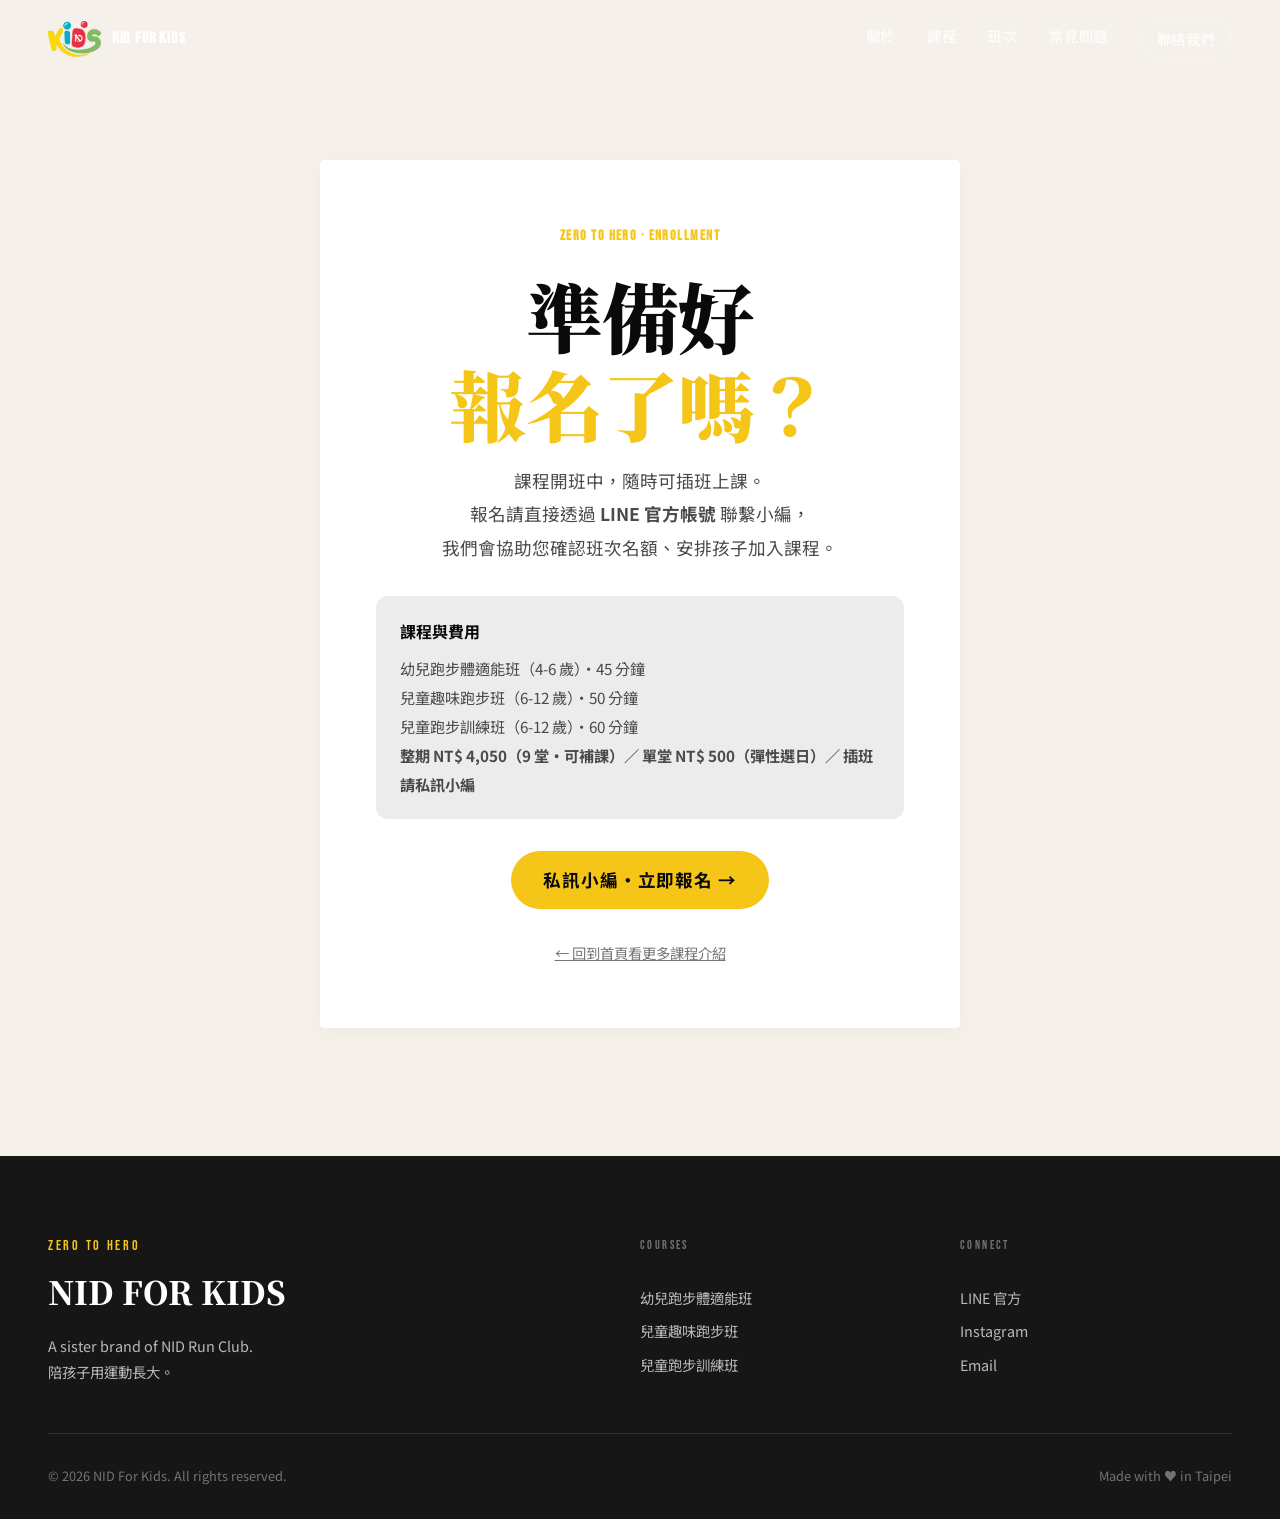
==== enroll.html @ 707aa50b "Add files via upload" ====
<!DOCTYPE html>
<html lang="zh-Hant">
<head>
  <meta charset="UTF-8">
  <meta name="viewport" content="width=device-width, initial-scale=1.0">
  <meta name="description" content="NID For Kids 填寫報名表｜兒童體適能與跑步課程報名。">
  <title>填寫報名表｜NID For Kids</title>

  <link rel="preconnect" href="https://fonts.googleapis.com">
  <link rel="preconnect" href="https://fonts.gstatic.com" crossorigin>
  <link href="https://fonts.googleapis.com/css2?family=Noto+Sans+TC:wght@400;500;700;900&family=Noto+Serif+TC:wght@600;700;900&family=Bebas+Neue&display=swap" rel="stylesheet">

  <link rel="stylesheet" href="style.css">
  <link rel="stylesheet" href="enroll.css">
</head>
<body>

  <!-- ============= NAV ============= -->
  <nav class="nav">
    <div class="nav-inner">
      <a href="index.html" class="nav-logo">
        <img src="assets/logo-nav-kids-only.png" alt="NID For Kids" class="nav-logo-img" loading="lazy">
        <span class="nav-name">NID For Kids</span>
      </a>
      <div class="nav-links">
        <a href="index.html#about">關於</a>
        <a href="index.html#courses">課程</a>
        <a href="index.html#schedule">班次</a>
        <a href="index.html#faq">常見問題</a>
        <a href="index.html#contact" class="nav-cta">聯絡我們</a>
      </div>
      <button class="nav-toggle" aria-label="menu">
        <span></span><span></span><span></span>
      </button>
    </div>
  </nav>

  <!-- ============= 報名請私訊 ============= -->
  <main class="enroll-page">
    <section class="enroll-section">
      <div class="container">
        <div class="success-card" style="text-align:center;max-width:640px;margin:0 auto;">
          <p class="enroll-eyebrow" style="color:var(--yellow);font-weight:800;letter-spacing:.1em;">ZERO TO HERO · ENROLLMENT</p>
          <h1 class="enroll-title" style="margin:1rem 0;">準備好<br><span class="yellow">報名了嗎？</span></h1>
          <p class="enroll-lead" style="line-height:1.9;color:var(--gray-700);margin-bottom:0.5rem;">
            課程開班中，隨時可插班上課。<br>
            報名請直接透過 <strong>LINE 官方帳號</strong> 聯繫小編，<br>
            我們會協助您確認班次名額、安排孩子加入課程。
          </p>
          <div style="background:var(--gray-100);border-radius:12px;padding:1.25rem 1.5rem;margin:2rem 0;line-height:1.9;text-align:left;">
            <p style="font-weight:700;margin-bottom:0.5rem;">課程與費用</p>
            <p style="color:var(--gray-700);font-size:0.95rem;">
              幼兒跑步體適能班（4-6 歲）・45 分鐘<br>
              兒童趣味跑步班（6-12 歲）・50 分鐘<br>
              兒童跑步訓練班（6-12 歲）・60 分鐘<br>
              <strong>整期 NT$ 4,050（9 堂・可補課）／ 單堂 NT$ 500（彈性選日）／ 插班請私訊小編</strong>
            </p>
          </div>
          <div class="success-actions" style="justify-content:center;">
            <a href="https://lin.ee/PbnzLWp" target="_blank" rel="noopener" class="btn btn-yellow" style="font-size:1.1rem;">私訊小編・立即報名 →</a>
          </div>
          <p style="margin-top:1.5rem;font-size:0.9rem;color:var(--gray-500);">
            <a href="index.html" style="color:var(--gray-500);text-decoration:underline;">← 回到首頁看更多課程介紹</a>
          </p>
        </div>
      </div>
    </section>
  </main>

  <footer class="footer">
    <div class="container">
      <div class="footer-grid">
        <div class="footer-brand">
          <p class="footer-tagline">ZERO TO HERO</p>
          <p class="footer-name">NID FOR KIDS</p>
          <p class="footer-desc">A sister brand of NID Run Club.<br>陪孩子用運動長大。</p>
        </div>
        <div class="footer-links">
          <p class="footer-h">COURSES</p>
          <a href="courses/kids-fitness.html">幼兒跑步體適能班</a>
          <a href="courses/kids-running-fun.html">兒童趣味跑步班</a>
          <a href="courses/kids-running-train.html">兒童跑步訓練班</a>
        </div>
        <div class="footer-links">
          <p class="footer-h">CONNECT</p>
          <a href="https://lin.ee/PbnzLWp" target="_blank" rel="noopener">LINE 官方</a>
          <a href="https://www.instagram.com/nidforkids" target="_blank" rel="noopener">Instagram</a>
          <a href="mailto:nidforkids@gmail.com">Email</a>
        </div>
      </div>
      <div class="footer-bottom">
        <span>© 2026 NID For Kids. All rights reserved.</span>
        <span>Made with ♥ in Taipei</span>
      </div>
    </div>
  </footer>

  <script src="script.js"></script>
  <script src="enroll.js"></script>
</body>
</html>
---- style.css ----
/* ============================
   NID For Kids — Editorial Site
   Design tokens
   ============================ */

:root {
  /* Brand colors */
  --yellow: #F5C518;
  --yellow-soft: #f7d34e;
  --black: #0a0a0a;
  --dark: #161616;
  --dark-2: #1f1f1f;
  --gray-900: #2a2a2a;
  --gray-700: #4a4a4a;
  --gray-500: #767676;
  --gray-300: #c8c8c8;
  --gray-100: #ececec;
  --cream: #f5f1ea;
  --white: #ffffff;

  /* Typography */
  --serif: "Noto Serif TC", "Songti TC", "PingFang TC", serif;
  --sans: "Noto Sans TC", "PingFang TC", "Microsoft JhengHei", sans-serif;
  --mono: "Bebas Neue", "Helvetica Neue", sans-serif;

  /* Layout */
  --max: 1280px;
  --pad: clamp(1.25rem, 4vw, 3rem);
}

* {
  margin: 0;
  padding: 0;
  box-sizing: border-box;
}

html {
  scroll-behavior: smooth;
  -webkit-text-size-adjust: 100%;
}

body {
  font-family: var(--sans);
  font-weight: 400;
  color: var(--black);
  background: var(--cream);
  line-height: 1.6;
  overflow-x: hidden;
}

img {
  max-width: 100%;
  display: block;
}

a {
  color: inherit;
  text-decoration: none;
}

/* Film grain texture overlay */
.hero-grain {
  position: absolute;
  inset: 0;
  pointer-events: none;
  opacity: 0.12;
  z-index: 3;
  background-image: url("data:image/svg+xml;utf8,<svg xmlns='http://www.w3.org/2000/svg' width='200' height='200'><filter id='n'><feTurbulence type='fractalNoise' baseFrequency='0.9' numOctaves='3'/><feColorMatrix values='0 0 0 0 0  0 0 0 0 0  0 0 0 0 0  0 0 0 0.4 0'/></filter><rect width='200' height='200' filter='url(%23n)'/></svg>");
  mix-blend-mode: overlay;
}

.container {
  max-width: var(--max);
  margin: 0 auto;
  padding: 0 var(--pad);
}

/* ============================
   NAV
   ============================ */

.nav {
  position: fixed;
  top: 0;
  left: 0;
  right: 0;
  z-index: 100;
  background: rgba(10, 10, 10, 0.0);
  backdrop-filter: blur(0px);
  transition: background 0.3s, backdrop-filter 0.3s;
}

.nav.scrolled {
  background: rgba(10, 10, 10, 0.85);
  backdrop-filter: blur(12px);
}

.nav-inner {
  max-width: var(--max);
  margin: 0 auto;
  padding: 1.25rem var(--pad);
  display: flex;
  justify-content: space-between;
  align-items: center;
  color: var(--white);
}

.nav-logo {
  display: flex;
  align-items: center;
  gap: 0.7rem;
  font-family: var(--serif);
  font-weight: 900;
  color: var(--white);
}

.nav-logo-img {
  height: 36px;
  width: auto;
  display: block;
}

.nav-name {
  font-family: var(--mono);
  letter-spacing: 0.05em;
  font-size: 1rem;
}

.nav-links {
  display: flex;
  gap: 2rem;
  font-size: 0.9rem;
  letter-spacing: 0.04em;
}

.nav-links a {
  color: var(--white);
  position: relative;
  padding: 0.25rem 0;
  transition: color 0.2s;
}

.nav-links a:hover {
  color: var(--yellow);
}

.nav-links a::after {
  content: "";
  position: absolute;
  left: 0;
  bottom: 0;
  width: 0;
  height: 1px;
  background: var(--yellow);
  transition: width 0.3s;
}

.nav-links a:hover::after {
  width: 100%;
}

.nav-cta {
  padding: 0.4rem 1rem !important;
  border: 1px solid rgba(255, 255, 255, 0.3);
  border-radius: 999px;
}

.nav-cta:hover {
  background: var(--yellow);
  color: var(--black) !important;
  border-color: var(--yellow);
}

.nav-toggle {
  display: none;
  background: none;
  border: none;
  cursor: pointer;
  width: 30px;
  height: 24px;
  flex-direction: column;
  justify-content: space-between;
  padding: 0;
}

.nav-toggle span {
  display: block;
  width: 100%;
  height: 2px;
  background: var(--white);
  transition: 0.3s;
}

/* ============================
   HERO
   ============================ */

.hero {
  position: relative;
  height: 100vh;
  min-height: 700px;
  color: var(--white);
  overflow: hidden;
  display: flex;
  flex-direction: column;
}

.hero-bg {
  position: absolute;
  inset: 0;
  z-index: 1;
}

.hero-img {
  position: absolute;
  inset: 0;
  width: 100%;
  height: 100%;
  object-fit: cover;
  opacity: 0;
  transition: opacity 1.5s ease;
}

.hero-img.active {
  opacity: 1;
}

.hero-overlay {
  position: absolute;
  inset: 0;
  z-index: 2;
  background:
    linear-gradient(to bottom,
      rgba(0, 0, 0, 0.6) 0%,
      rgba(0, 0, 0, 0.35) 30%,
      rgba(0, 0, 0, 0.4) 60%,
      rgba(0, 0, 0, 0.7) 100%);
}

.hero-meta {
  position: relative;
  z-index: 5;
  padding: 6rem var(--pad) 0;
  max-width: var(--max);
  margin: 0 auto;
  width: 100%;
  display: flex;
  justify-content: space-between;
  font-family: var(--mono);
  font-size: 0.85rem;
  letter-spacing: 0.15em;
  color: var(--yellow);
}

.hero-content {
  position: relative;
  z-index: 5;
  flex: 1;
  max-width: var(--max);
  margin: 0 auto;
  width: 100%;
  padding: 4rem var(--pad) 2rem;
  display: flex;
  flex-direction: column;
  justify-content: center;
}

.eyebrow {
  font-family: var(--mono);
  font-size: 0.95rem;
  letter-spacing: 0.2em;
  color: var(--yellow);
  margin-bottom: 1.5rem;
}

.hero-title {
  font-family: var(--serif);
  font-weight: 900;
  font-size: clamp(2.5rem, 7vw, 6rem);
  line-height: 1.1;
  letter-spacing: -0.01em;
  margin-bottom: 2rem;
}

.title-cn {
  display: block;
}

.yellow {
  color: var(--yellow);
}

.hero-sub {
  font-size: clamp(1rem, 1.4vw, 1.2rem);
  max-width: 32rem;
  margin-bottom: 2.5rem;
  color: rgba(255, 255, 255, 0.92);
  line-height: 1.8;
}

.hero-actions {
  display: flex;
  gap: 1rem;
  flex-wrap: wrap;
}

.btn {
  display: inline-flex;
  align-items: center;
  gap: 0.5rem;
  padding: 0.95rem 2rem;
  font-family: var(--sans);
  font-weight: 700;
  font-size: 0.95rem;
  letter-spacing: 0.05em;
  border-radius: 999px;
  transition: all 0.25s ease;
  cursor: pointer;
  border: none;
}

.btn-yellow {
  background: var(--yellow);
  color: var(--black);
}

.btn-yellow:hover {
  background: var(--white);
  transform: translateY(-2px);
}

.btn-outline {
  background: transparent;
  color: var(--white);
  border: 1.5px solid rgba(255, 255, 255, 0.5);
}

.btn-outline:hover {
  background: var(--white);
  color: var(--black);
  border-color: var(--white);
}

.hero-foot {
  position: relative;
  z-index: 5;
  max-width: var(--max);
  margin: 0 auto;
  width: 100%;
  padding: 2rem var(--pad);
  display: flex;
  justify-content: space-between;
  font-family: var(--mono);
  font-size: 0.75rem;
  letter-spacing: 0.15em;
  color: rgba(255, 255, 255, 0.6);
  border-top: 1px solid rgba(255, 255, 255, 0.15);
}

/* ============================
   GENERIC SECTION
   ============================ */

.section {
  padding: 6rem 0;
  position: relative;
}

.section-head {
  display: flex;
  align-items: center;
  gap: 1rem;
  margin-bottom: 2.5rem;
  font-family: var(--mono);
  font-size: 0.9rem;
  letter-spacing: 0.2em;
}

.section-head.light {
  color: rgba(255, 255, 255, 0.7);
}

.section-num {
  color: var(--yellow);
  font-weight: 700;
}

.section-label {
  color: var(--gray-500);
}

.section-head.light .section-label {
  color: rgba(255, 255, 255, 0.5);
}

.section-title {
  font-family: var(--serif);
  font-weight: 900;
  font-size: clamp(2rem, 5vw, 4rem);
  line-height: 1.15;
  margin-bottom: 1.5rem;
  letter-spacing: -0.01em;
}

.section-title.light {
  color: var(--white);
}

.section-lead {
  font-size: clamp(1rem, 1.3vw, 1.15rem);
  color: var(--gray-700);
  margin-bottom: 4rem;
  max-width: 36rem;
  line-height: 1.8;
}

.section-lead.light {
  color: rgba(255, 255, 255, 0.8);
}

.inline-link {
  color: var(--yellow);
  border-bottom: 1px solid currentColor;
  padding-bottom: 1px;
  transition: opacity 0.2s;
}

.inline-link:hover {
  opacity: 0.7;
}

/* ============================
   ABOUT
   ============================ */

.about {
  background: var(--cream);
  color: var(--black);
}

.about-grid {
  display: grid;
  grid-template-columns: 1.2fr 1fr;
  gap: 5rem;
  align-items: start;
  margin-top: 3rem;
}

.about-text p {
  font-size: 1.1rem;
  margin-bottom: 1.5rem;
  color: var(--gray-900);
  line-height: 1.9;
}

.about-emphasis {
  font-family: var(--serif);
  font-weight: 700;
  font-size: 1.3rem !important;
  color: var(--black) !important;
  border-left: 3px solid var(--yellow);
  padding-left: 1.5rem;
  margin-top: 2rem !important;
}

.values {
  display: flex;
  flex-direction: column;
  gap: 2rem;
}

.value-item {
  border-top: 2px solid var(--black);
  padding-top: 1.25rem;
  position: relative;
}

.value-num {
  font-family: var(--mono);
  font-size: 0.85rem;
  color: var(--gray-500);
  letter-spacing: 0.15em;
}

.value-item h3 {
  font-family: var(--serif);
  font-weight: 900;
  font-size: 1.75rem;
  margin: 0.5rem 0 0.75rem;
  color: var(--black);
}

.value-item p {
  font-size: 1rem;
  color: var(--gray-700);
  line-height: 1.7;
}

/* ============================
   COURSES
   ============================ */

.courses {
  background: var(--white);
  padding-bottom: 8rem;
}

.path-arrows {
  display: flex;
  align-items: center;
  gap: 1rem;
  margin-bottom: 4rem;
  font-family: var(--serif);
  font-weight: 700;
  font-size: clamp(1rem, 1.4vw, 1.2rem);
  flex-wrap: wrap;
}

.path-arrows .arrow {
  color: var(--yellow);
  font-weight: 900;
  font-size: 1.3em;
}

.course-list {
  display: flex;
  flex-direction: column;
  gap: 5rem;
}

.course-card {
  display: grid;
  grid-template-columns: 1fr 1fr;
  gap: 4rem;
  align-items: center;
}

.course-card:nth-child(even) .course-card-img {
  order: 2;
}

.course-card-img {
  position: relative;
  aspect-ratio: 4/5;
  overflow: hidden;
  background: var(--gray-100);
}

.course-card-img img {
  width: 100%;
  height: 100%;
  object-fit: cover;
  transition: transform 0.6s ease;
  filter: grayscale(0.1) contrast(1.05);
}

.course-card:hover .course-card-img img {
  transform: scale(1.04);
}

.course-card-body {
  display: flex;
  flex-direction: column;
}

.course-tag-row {
  display: flex;
  gap: 0.75rem;
  margin-bottom: 1.5rem;
  font-family: var(--mono);
  font-size: 0.85rem;
  letter-spacing: 0.15em;
}

.course-tag {
  background: var(--black);
  color: var(--yellow);
  padding: 0.3rem 0.9rem;
  border-radius: 999px;
}

.course-pillar {
  background: var(--yellow);
  color: var(--black);
  padding: 0.3rem 0.9rem;
  border-radius: 999px;
  font-weight: 700;
}

.course-name {
  font-family: var(--serif);
  font-weight: 900;
  font-size: clamp(1.75rem, 3vw, 2.5rem);
  line-height: 1.2;
  margin-bottom: 1rem;
  color: var(--black);
}

.course-tagline {
  font-family: var(--serif);
  font-weight: 700;
  font-size: clamp(1.1rem, 1.5vw, 1.3rem);
  color: var(--yellow);
  margin-bottom: 1.25rem;
  font-style: italic;
}

.course-desc {
  font-size: 1.05rem;
  color: var(--gray-700);
  line-height: 1.9;
  margin-bottom: 1.5rem;
}

.course-features {
  list-style: none;
  display: flex;
  flex-wrap: wrap;
  gap: 0.5rem;
}

.course-features li {
  font-size: 0.85rem;
  font-family: var(--sans);
  font-weight: 500;
  padding: 0.45rem 1rem;
  border: 1px solid var(--gray-300);
  border-radius: 999px;
  color: var(--gray-700);
  background: var(--cream);
}

.course-link {
  display: inline-flex;
  align-items: center;
  gap: 0.4rem;
  margin-top: 1.75rem;
  padding: 0.85rem 1.75rem;
  background: var(--black);
  color: var(--yellow) !important;
  font-family: var(--sans);
  font-weight: 700;
  font-size: 0.95rem;
  letter-spacing: 0.05em;
  border-radius: 999px;
  align-self: flex-start;
  transition: all 0.25s;
}

.course-link:hover {
  background: var(--yellow);
  color: var(--black) !important;
  transform: translateX(4px);
}

/* ============================
   SCHEDULE (DARK)
   ============================ */

.schedule {
  background: var(--black);
  color: var(--white);
  padding: 6rem 0 8rem;
  position: relative;
}

.schedule::before {
  content: "";
  position: absolute;
  inset: 0;
  background-image: url("data:image/svg+xml;utf8,<svg xmlns='http://www.w3.org/2000/svg' width='200' height='200'><filter id='n'><feTurbulence type='fractalNoise' baseFrequency='0.85' numOctaves='3'/><feColorMatrix values='0 0 0 0 1  0 0 0 0 1  0 0 0 0 1  0 0 0 0.25 0'/></filter><rect width='200' height='200' filter='url(%23n)'/></svg>");
  opacity: 0.4;
  pointer-events: none;
}

.schedule .container {
  position: relative;
  z-index: 2;
}

.schedule-list {
  display: grid;
  grid-template-columns: 1fr 1fr;
  gap: 2.5rem;
  margin-top: 2rem;
}

.location-card {
  background: var(--dark-2);
  border: 1px solid var(--gray-900);
  border-radius: 6px;
  padding: 2.5rem;
  transition: border-color 0.3s;
}

.location-card:hover {
  border-color: var(--yellow);
}

.location-head {
  border-bottom: 1px solid var(--gray-900);
  padding-bottom: 1.25rem;
  margin-bottom: 1.5rem;
}

.location-name {
  font-family: var(--serif);
  font-weight: 900;
  font-size: 1.75rem;
  color: var(--yellow);
  margin-bottom: 0.4rem;
}

.location-area {
  font-family: var(--mono);
  font-size: 0.85rem;
  letter-spacing: 0.1em;
  color: rgba(255, 255, 255, 0.5);
}

.location-classes {
  display: flex;
  flex-direction: column;
  gap: 0.85rem;
}

.class-row {
  display: grid;
  grid-template-columns: 1fr auto;
  gap: 1.5rem;
  align-items: center;
  padding: 1.1rem 0;
  border-bottom: 1px solid rgba(255, 255, 255, 0.08);
  font-size: 0.95rem;
}

.class-row:last-child {
  border-bottom: none;
}

.class-info {
  display: flex;
  flex-direction: column;
  gap: 0.25rem;
}

.class-price {
  display: flex;
  align-items: baseline;
  gap: 0.5rem;
  margin-top: 0.4rem;
  font-family: var(--mono);
  font-size: 0.9rem;
}

.price-current {
  color: var(--yellow);
  font-weight: 700;
  letter-spacing: 0.03em;
}

.price-original {
  color: rgba(255, 255, 255, 0.4);
  text-decoration: line-through;
  font-size: 0.85em;
}

.price-note {
  color: rgba(255, 255, 255, 0.5);
  font-size: 0.85em;
}

.class-price.has-discount {
  flex-direction: column;
  align-items: flex-start;
  gap: 0.1rem;
}

.class-price.has-discount .price-current::before {
  content: "🏷 ";
  font-size: 0.85em;
}

.class-meta {
  display: flex;
  flex-direction: column;
  align-items: flex-end;
  gap: 0.5rem;
}

.class-time {
  font-family: var(--mono);
  font-weight: 700;
  color: var(--yellow);
  letter-spacing: 0.05em;
  font-size: 1rem;
}

.class-name {
  color: var(--white);
  font-weight: 500;
}

.class-age {
  font-size: 0.8rem;
  color: rgba(255, 255, 255, 0.5);
  font-family: var(--mono);
}

.class-spots {
  font-size: 0.78rem;
  font-family: var(--mono);
  letter-spacing: 0.05em;
  color: rgba(255, 255, 255, 0.6);
  white-space: nowrap;
}

.class-spots.few {
  color: #ff8a8a;
}

.class-spots.full {
  color: rgba(255, 255, 255, 0.35);
}

.class-enroll {
  display: inline-block;
  background: var(--yellow);
  color: var(--black) !important;
  padding: 0.5rem 1.1rem;
  border-radius: 999px;
  font-size: 0.85rem;
  font-weight: 700;
  font-family: var(--sans);
  letter-spacing: 0.03em;
  transition: all 0.2s;
  white-space: nowrap;
}

.class-enroll:hover {
  background: var(--white);
  transform: translateY(-1px);
}

.class-enroll.disabled {
  background: rgba(255, 255, 255, 0.1);
  color: rgba(255, 255, 255, 0.4) !important;
  pointer-events: none;
}

.schedule-info-row {
  display: grid;
  grid-template-columns: repeat(3, 1fr);
  gap: 1.5rem;
  margin-top: 3rem;
  padding: 2rem;
  background: rgba(255, 255, 255, 0.04);
  border: 1px solid rgba(255, 255, 255, 0.1);
  border-radius: 4px;
}

.schedule-info-item {
  text-align: center;
}

.info-mini-label {
  font-family: var(--mono);
  font-size: 0.75rem;
  letter-spacing: 0.15em;
  color: rgba(255, 255, 255, 0.5);
  margin-bottom: 0.4rem;
}

.info-mini-value {
  font-family: var(--serif);
  font-weight: 700;
  font-size: 1.1rem;
  color: var(--yellow);
}

/* 舊的 .class-status 已不用，但保留以防 fallback */
.class-status {
  display: none;
}

.schedule-footnote {
  margin-top: 3rem;
  text-align: center;
  font-size: 0.9rem;
  color: rgba(255, 255, 255, 0.5);
  line-height: 1.8;
}

/* ============================
   FAQ
   ============================ */

.faq {
  background: var(--cream);
  padding: 6rem 0;
}

.faq-list {
  display: flex;
  flex-direction: column;
  border-top: 1px solid var(--black);
}

.faq-item {
  border-bottom: 1px solid var(--black);
  padding: 1.5rem 0;
  cursor: pointer;
  transition: background 0.2s;
}

.faq-item summary {
  list-style: none;
  position: relative;
  padding-right: 3rem;
  font-family: var(--serif);
  font-weight: 700;
  font-size: clamp(1.05rem, 1.5vw, 1.25rem);
  color: var(--black);
  outline: none;
}

.faq-item summary::-webkit-details-marker {
  display: none;
}

.faq-item summary::after {
  content: "+";
  position: absolute;
  right: 0;
  top: 50%;
  transform: translateY(-50%);
  font-family: var(--serif);
  font-weight: 400;
  font-size: 1.8rem;
  color: var(--yellow);
  transition: transform 0.3s;
}

.faq-item[open] summary::after {
  content: "−";
  transform: translateY(-50%) rotate(180deg);
}

.faq-answer {
  padding-top: 1rem;
  font-size: 1rem;
  color: var(--gray-700);
  line-height: 1.9;
}

.faq-answer strong {
  color: var(--black);
  font-weight: 700;
}

/* ============================
   CONTACT (DARK)
   ============================ */

.contact {
  background: var(--black);
  color: var(--white);
  padding: 6rem 0;
}

.contact-grid {
  display: grid;
  grid-template-columns: repeat(3, 1fr);
  gap: 1.5rem;
  margin-top: 3rem;
}

.contact-card {
  background: var(--dark-2);
  border: 1px solid var(--gray-900);
  border-radius: 6px;
  padding: 2rem;
  display: flex;
  flex-direction: column;
  gap: 1rem;
  transition: all 0.3s;
  position: relative;
}

.contact-card:hover {
  background: var(--yellow);
  color: var(--black);
  transform: translateY(-4px);
  border-color: var(--yellow);
}

.contact-icon {
  width: 50px;
  height: 50px;
  border-radius: 50%;
  background: var(--yellow);
  color: var(--black);
  display: flex;
  align-items: center;
  justify-content: center;
  font-family: var(--serif);
  font-weight: 900;
  font-size: 1.25rem;
  flex-shrink: 0;
  transition: all 0.3s;
}

.contact-card:hover .contact-icon {
  background: var(--black);
  color: var(--yellow);
}

.contact-label {
  font-family: var(--mono);
  font-size: 0.75rem;
  letter-spacing: 0.15em;
  color: var(--yellow);
  margin-bottom: 0.5rem;
  display: block;
}

.contact-card:hover .contact-label {
  color: var(--black);
}

.contact-body h3 {
  font-family: var(--serif);
  font-weight: 900;
  font-size: 1.5rem;
  margin-bottom: 0.5rem;
  color: var(--white);
}

.contact-card:hover .contact-body h3 {
  color: var(--black);
}

.contact-body p {
  font-size: 0.9rem;
  color: rgba(255, 255, 255, 0.7);
  line-height: 1.7;
}

.contact-card:hover .contact-body p {
  color: var(--gray-900);
}

.contact-arrow {
  position: absolute;
  top: 1.5rem;
  right: 1.5rem;
  font-family: var(--mono);
  font-size: 1.3rem;
  color: rgba(255, 255, 255, 0.5);
  transition: all 0.3s;
}

.contact-card:hover .contact-arrow {
  color: var(--black);
  transform: translate(3px, -3px);
}

/* ============================
   FOOTER
   ============================ */

.footer {
  background: var(--dark);
  color: rgba(255, 255, 255, 0.7);
  padding: 5rem 0 2rem;
  font-size: 0.9rem;
}

.footer-grid {
  display: grid;
  grid-template-columns: 2fr 1fr 1fr;
  gap: 3rem;
  margin-bottom: 3rem;
}

.footer-tagline {
  font-family: var(--mono);
  font-size: 0.85rem;
  letter-spacing: 0.2em;
  color: var(--yellow);
  margin-bottom: 0.5rem;
}

.footer-name {
  font-family: var(--serif);
  font-weight: 900;
  font-size: 2rem;
  color: var(--white);
  margin-bottom: 1rem;
}

.footer-desc {
  line-height: 1.8;
  max-width: 24rem;
}

.footer-h {
  font-family: var(--mono);
  font-size: 0.75rem;
  letter-spacing: 0.2em;
  color: rgba(255, 255, 255, 0.4);
  margin-bottom: 1.25rem;
}

.footer-links {
  display: flex;
  flex-direction: column;
  gap: 0.65rem;
}

.footer-links a {
  color: rgba(255, 255, 255, 0.7);
  transition: color 0.2s;
}

.footer-links a:hover {
  color: var(--yellow);
}

.footer-bottom {
  padding-top: 2rem;
  border-top: 1px solid rgba(255, 255, 255, 0.1);
  display: flex;
  justify-content: space-between;
  font-size: 0.8rem;
  color: rgba(255, 255, 255, 0.4);
}

/* ============================
   RESPONSIVE
   ============================ */

@media (max-width: 900px) {
  .nav-links {
    display: none;
    position: absolute;
    top: 100%;
    left: 0;
    right: 0;
    background: var(--black);
    flex-direction: column;
    padding: 1.5rem var(--pad);
    gap: 1.5rem;
  }

  .nav-links.open {
    display: flex;
  }

  .nav-toggle {
    display: flex;
  }

  .about-grid,
  .schedule-list,
  .contact-grid {
    grid-template-columns: 1fr;
    gap: 2.5rem;
  }

  .course-card {
    grid-template-columns: 1fr;
    gap: 1.5rem;
  }

  .course-card:nth-child(even) .course-card-img {
    order: 0;
  }

  .course-card-img {
    aspect-ratio: 16/10;
  }

  .footer-grid {
    grid-template-columns: 1fr;
    gap: 2.5rem;
  }

  .footer-bottom {
    flex-direction: column;
    gap: 0.5rem;
    text-align: center;
  }

  .class-row {
    grid-template-columns: 1fr;
    gap: 0.75rem;
    padding: 1.25rem 0;
  }

  .class-meta {
    flex-direction: row;
    justify-content: space-between;
    align-items: center;
    width: 100%;
  }

  .schedule-info-row {
    grid-template-columns: 1fr;
    gap: 1.5rem;
  }
}

@media (max-width: 600px) {
  .section {
    padding: 4rem 0;
  }

  .hero-meta {
    padding-top: 5rem;
    font-size: 0.7rem;
  }

  .hero-foot {
    flex-direction: column;
    gap: 0.5rem;
    align-items: flex-start;
  }

  .path-arrows {
    font-size: 0.9rem;
    gap: 0.6rem;
  }

  .about-emphasis {
    font-size: 1.1rem !important;
  }

  .location-card {
    padding: 1.5rem;
  }
}

/* ============================
   Course Tabs (班次卡片 v2)
   ============================ */

.course-tabs {
  display: flex;
  flex-direction: column;
  gap: 1rem;
  margin-top: 2.5rem;
}

.course-tab {
  background: rgba(255, 255, 255, 0.04);
  border: 1.5px solid rgba(255, 255, 255, 0.12);
  border-radius: 8px;
  overflow: hidden;
  transition: all 0.3s ease;
}

.course-tab.is-open {
  background: rgba(255, 255, 255, 0.07);
  border-color: var(--yellow);
}

.course-tab-head {
  width: 100%;
  display: flex;
  align-items: center;
  justify-content: space-between;
  padding: 1.75rem 2rem;
  background: transparent;
  border: none;
  color: var(--white);
  cursor: pointer;
  text-align: left;
  font-family: inherit;
  transition: background 0.2s;
}

.course-tab-head:hover {
  background: rgba(245, 197, 24, 0.05);
}

.course-tab-info {
  flex: 1;
}

.course-tab-tag {
  display: inline-block;
  font-family: var(--mono);
  font-size: 0.78rem;
  letter-spacing: 0.15em;
  color: var(--yellow);
  margin-bottom: 0.5rem;
  text-transform: uppercase;
}

.course-tab-name {
  font-family: var(--serif);
  font-weight: 900;
  font-size: 1.45rem;
  color: var(--white);
  margin: 0 0 0.35rem;
  line-height: 1.3;
}

.course-tab-desc {
  font-size: 0.95rem;
  color: rgba(255, 255, 255, 0.7);
  margin: 0;
  line-height: 1.5;
}

.course-tab-icon {
  font-family: var(--serif);
  font-size: 1.8rem;
  font-weight: 300;
  color: var(--yellow);
  flex-shrink: 0;
  margin-left: 1.5rem;
  transition: transform 0.3s ease;
  line-height: 1;
}

.course-tab.is-open .course-tab-icon {
  transform: rotate(45deg);
}

.course-tab-body {
  max-height: 0;
  overflow: hidden;
  transition: max-height 0.4s ease;
}

.course-tab.is-open .course-tab-body {
  max-height: 1200px;
}

.schedule-rows {
  list-style: none;
  margin: 0;
  padding: 0 2rem 1.5rem;
  display: flex;
  flex-direction: column;
  gap: 0.6rem;
}

.schedule-row {
  display: grid;
  grid-template-columns: 145px 1fr auto auto;
  align-items: center;
  gap: 1.5rem;
  padding: 1rem 1.25rem;
  background: rgba(255, 255, 255, 0.04);
  border-radius: 6px;
  border: 1px solid rgba(255, 255, 255, 0.08);
  transition: all 0.2s;
}

.schedule-row:hover {
  background: rgba(255, 255, 255, 0.08);
  border-color: rgba(245, 197, 24, 0.3);
}

.sr-time {
  display: flex;
  flex-direction: column;
  line-height: 1.1;
}

.sr-day {
  font-size: 0.85rem;
  color: rgba(255, 255, 255, 0.7);
  margin-bottom: 0.25rem;
}

.sr-hour {
  font-family: var(--serif);
  font-weight: 900;
  font-size: 1.4rem;
  color: var(--yellow);
  white-space: nowrap;
}

.sr-loc {
  color: var(--white);
  font-weight: 500;
  font-size: 0.98rem;
}

.sr-spots {
  font-family: var(--mono);
  font-size: 0.82rem;
  letter-spacing: 0.05em;
  color: rgba(255, 255, 255, 0.65);
  white-space: nowrap;
}

.sr-cta {
  display: inline-flex;
  align-items: center;
  justify-content: center;
  padding: 0.6rem 1.4rem;
  background: var(--yellow);
  color: var(--black);
  font-weight: 700;
  font-size: 0.92rem;
  border-radius: 999px;
  text-decoration: none;
  transition: all 0.2s;
  white-space: nowrap;
}

.sr-cta:hover {
  transform: translateX(2px);
  background: #ffd64a;
}

.course-tab-price {
  margin: 0 2rem 2rem;
  padding: 1rem 1.25rem;
  background: rgba(245, 197, 24, 0.08);
  border-left: 3px solid var(--yellow);
  border-radius: 4px;
  font-size: 0.95rem;
  color: var(--white);
  line-height: 1.6;
}

.early-bird-tag {
  display: inline-block;
  background: var(--yellow);
  color: var(--black);
  padding: 0.15rem 0.6rem;
  border-radius: 3px;
  font-size: 0.85rem;
  font-weight: 700;
  margin-left: 0.5rem;
}

/* Mobile */
@media (max-width: 720px) {
  .course-tab-head {
    padding: 1.4rem 1.25rem;
  }

  .course-tab-name {
    font-size: 1.2rem;
  }

  .course-tab-desc {
    font-size: 0.88rem;
  }

  .schedule-rows {
    padding: 0 1rem 1rem;
  }

  .schedule-row {
    grid-template-columns: 110px 1fr;
    grid-template-rows: auto auto;
    gap: 0.4rem 1rem;
    padding: 0.85rem 1rem;
  }

  .sr-time {
    grid-row: 1 / 3;
  }

  .sr-hour {
    font-size: 1rem;
    white-space: nowrap;
  }

  .sr-loc {
    font-size: 0.92rem;
  }

  .sr-meta {
    grid-column: 2;
  }

  .sr-cta {
    grid-column: 2;
    grid-row: 2;
    justify-self: start;
    padding: 0.4rem 1rem;
    font-size: 0.85rem;
  }

  .course-tab-price {
    margin: 0 1rem 1.25rem;
    font-size: 0.88rem;
  }

  .early-bird-tag {
    display: block;
    margin-left: 0;
    margin-top: 0.4rem;
    width: fit-content;
    font-size: 0.78rem;
  }
}

/* ============================
   Partners Section
   ============================ */

.partners-strip {
  margin-top: 4rem;
  padding-top: 3rem;
  border-top: 1px solid rgba(0, 0, 0, 0.08);
}

.partners-label {
  font-family: var(--mono);
  font-size: 0.78rem;
  letter-spacing: 0.25em;
  color: var(--gray-500);
  text-align: center;
  margin-bottom: 1.5rem;
  text-transform: uppercase;
}

.partners-list {
  display: flex;
  align-items: center;
  justify-content: center;
  gap: 2rem;
  flex-wrap: wrap;
}

.partner-card {
  display: flex;
  flex-direction: column;
  align-items: center;
  text-align: center;
  padding: 1.5rem 2rem;
  background: var(--white);
  border: 1px solid rgba(0, 0, 0, 0.06);
  border-radius: 6px;
  text-decoration: none;
  color: inherit;
  transition: all 0.25s ease;
  min-width: 220px;
}

.partner-card:hover {
  transform: translateY(-2px);
  border-color: var(--yellow);
  box-shadow: 0 8px 24px rgba(0, 0, 0, 0.06);
}

.partner-name {
  font-family: var(--serif);
  font-weight: 700;
  font-size: 1.1rem;
  color: var(--black);
  margin-bottom: 0.3rem;
}

.partner-desc {
  font-size: 0.85rem;
  color: var(--gray-700);
  margin: 0;
  line-height: 1.5;
}

@media (max-width: 720px) {
  .partners-strip {
    margin-top: 3rem;
    padding-top: 2rem;
  }

  .partner-card {
    padding: 1.25rem 1.5rem;
    min-width: 0;
    width: 100%;
  }
}

/* ============================
   v3 班次新版型: 期程徽章 + 雙行價格 + 首頁夥伴區
   ============================ */

.schedule-period {
  display: flex;
  align-items: center;
  gap: 0.75rem;
  margin: 1.5rem 0 0;
  font-family: var(--mono);
  font-size: 0.85rem;
}

.period-badge {
  background: var(--yellow);
  color: var(--black);
  padding: 0.3rem 0.75rem;
  border-radius: 3px;
  font-weight: 700;
  letter-spacing: 0.05em;
}

.period-text {
  color: rgba(255, 255, 255, 0.75);
  letter-spacing: 0.05em;
}

/* 雙行價格區 */
.course-tab-price {
  display: flex;
  flex-direction: column;
  gap: 0.5rem;
  margin: 0 2rem 2rem;
  padding: 1.1rem 1.25rem;
  background: rgba(245, 197, 24, 0.08);
  border-left: 3px solid var(--yellow);
  border-radius: 4px;
}

.price-line {
  font-size: 0.92rem;
  color: rgba(255, 255, 255, 0.75);
  line-height: 1.4;
}

.early-bird-tag {
  display: inline-block;
  background: var(--yellow);
  color: var(--black);
  padding: 0.4rem 0.9rem;
  border-radius: 3px;
  font-size: 1rem;
  font-weight: 700;
  margin-left: 0;
  align-self: flex-start;
}

/* 首頁深色版合作夥伴區 */
.partners-strip-dark {
  margin-top: 4rem;
  padding-top: 3rem;
  border-top: 1px solid rgba(255, 255, 255, 0.12);
}

.partners-strip-dark .partners-label {
  color: var(--yellow);
}

.partners-intro {
  text-align: center;
  font-size: 0.95rem;
  color: rgba(255, 255, 255, 0.65);
  margin: 0 0 1.5rem;
}

.partners-strip-dark .partner-card {
  background: rgba(255, 255, 255, 0.05);
  border: 1px solid rgba(255, 255, 255, 0.12);
  color: var(--white);
  padding: 1.75rem 2.25rem;
  min-width: 320px;
  position: relative;
}

.partners-strip-dark .partner-card:hover {
  background: rgba(245, 197, 24, 0.08);
  border-color: var(--yellow);
  box-shadow: 0 8px 24px rgba(245, 197, 24, 0.1);
}

.partners-strip-dark .partner-name {
  color: var(--white);
  font-size: 1.25rem;
  margin-bottom: 0.4rem;
}

.partners-strip-dark .partner-desc {
  color: rgba(255, 255, 255, 0.7);
  margin-bottom: 0.75rem;
}

.partner-link {
  display: inline-block;
  margin-top: 0.5rem;
  font-family: var(--mono);
  font-size: 0.82rem;
  color: var(--yellow);
  letter-spacing: 0.05em;
}

/* Mobile */
@media (max-width: 720px) {
  .schedule-period {
    flex-direction: column;
    align-items: flex-start;
    gap: 0.5rem;
    font-size: 0.78rem;
  }

  .course-tab-price {
    margin: 0 1rem 1.25rem;
    padding: 1rem;
  }

  .price-line {
    font-size: 0.85rem;
  }

  .early-bird-tag {
    font-size: 0.92rem;
    padding: 0.35rem 0.75rem;
  }

  .partners-strip-dark {
    margin-top: 3rem;
    padding-top: 2rem;
  }

  .partners-strip-dark .partner-card {
    min-width: 0;
    width: 100%;
    padding: 1.4rem 1.5rem;
  }
}

/* Partner logo */
.partner-logo {
  display: block;
  max-width: 180px;
  max-height: 60px;
  width: auto;
  height: auto;
  margin: 0 auto 0.75rem;
  object-fit: contain;
}

.partners-strip-dark .partner-logo {
  /* logo 在深色底時補白邊框讓 logo 浮出來 */
  background: #fff;
  padding: 8px 14px;
  border-radius: 4px;
  max-height: 50px;
}

@media (max-width: 720px) {
  .partner-logo {
    max-height: 50px;
  }
}

/* Partner name fallback (logo 載入失敗時顯示) */
.partner-name-fallback {
  font-family: var(--serif);
  font-weight: 700;
  font-size: 1.2rem;
  color: var(--black);
  background: var(--white);
  padding: 0.5rem 1.5rem;
  border-radius: 4px;
  margin-bottom: 0.75rem;
}

.partners-strip-dark .partner-name-fallback {
  color: var(--black);
}
---- enroll.css ----
/* ============================
   Enrollment Page Styles
   ============================ */

.enroll-page {
  background: var(--cream);
  min-height: 100vh;
  padding-top: 6rem;
}

.enroll-section {
  padding: 4rem 0 8rem;
}

.enroll-head {
  text-align: center;
  margin-bottom: 5rem;
}

.enroll-eyebrow {
  font-family: var(--mono);
  font-size: 0.9rem;
  letter-spacing: 0.25em;
  color: var(--gray-500);
  margin-bottom: 1.5rem;
}

.enroll-title {
  font-family: var(--serif);
  font-weight: 900;
  font-size: clamp(2.5rem, 6vw, 5rem);
  line-height: 1.15;
  margin-bottom: 1.5rem;
  letter-spacing: -0.01em;
}

.enroll-lead {
  font-size: 1.1rem;
  color: var(--gray-700);
  line-height: 1.9;
}

/* ============= Form ============= */

.enroll-form {
  max-width: 760px;
  margin: 0 auto;
  background: var(--white);
  padding: 3.5rem;
  border-radius: 4px;
  box-shadow: 0 4px 24px rgba(0, 0, 0, 0.04);
}

.form-section {
  margin-bottom: 3rem;
  padding-bottom: 3rem;
  border-bottom: 1px solid var(--gray-100);
}

.form-section:last-child {
  border-bottom: none;
  padding-bottom: 0;
  margin-bottom: 0;
}

.form-section-head {
  display: flex;
  align-items: center;
  gap: 1rem;
  margin-bottom: 2rem;
}

.form-section-num {
  display: inline-flex;
  align-items: center;
  justify-content: center;
  width: 44px;
  height: 44px;
  border-radius: 50%;
  background: var(--black);
  color: var(--yellow);
  font-family: var(--mono);
  font-weight: 700;
  font-size: 1.1rem;
  letter-spacing: 0.05em;
}

.form-section-head h2 {
  font-family: var(--serif);
  font-weight: 900;
  font-size: 1.5rem;
  color: var(--black);
}

.form-row {
  margin-bottom: 1.5rem;
}

.form-row:last-child {
  margin-bottom: 0;
}

.form-grid {
  display: grid;
  grid-template-columns: 1fr 1fr;
  gap: 1.25rem 1.5rem;
  margin-bottom: 1.5rem;
}

.form-label {
  display: block;
  font-family: var(--sans);
  font-weight: 700;
  font-size: 0.95rem;
  color: var(--black);
  margin-bottom: 0.6rem;
}

.required {
  color: #d83a3a;
  font-weight: 700;
}

.form-input,
.form-select,
.form-textarea {
  width: 100%;
  padding: 0.85rem 1rem;
  font-family: var(--sans);
  font-size: 1rem;
  color: var(--black);
  background: var(--cream);
  border: 1.5px solid transparent;
  border-radius: 4px;
  transition: all 0.2s;
  font-weight: 500;
}

.form-input:focus,
.form-select:focus,
.form-textarea:focus {
  outline: none;
  border-color: var(--yellow);
  background: var(--white);
  box-shadow: 0 0 0 3px rgba(245, 197, 24, 0.15);
}

.form-input:invalid:not(:placeholder-shown),
.form-select:invalid {
  border-color: rgba(216, 58, 58, 0.3);
}

.form-textarea {
  resize: vertical;
  min-height: 90px;
  font-family: var(--sans);
}

.form-select {
  appearance: none;
  background-image: url("data:image/svg+xml;utf8,<svg xmlns='http://www.w3.org/2000/svg' width='12' height='8' viewBox='0 0 12 8'><path d='M1 1l5 5 5-5' stroke='%23333' stroke-width='1.5' fill='none' stroke-linecap='round' stroke-linejoin='round'/></svg>");
  background-repeat: no-repeat;
  background-position: right 1rem center;
  padding-right: 2.5rem;
  cursor: pointer;
}

.form-hint {
  margin-top: 0.5rem;
  font-size: 0.85rem;
  color: var(--gray-500);
  line-height: 1.6;
}

/* ============= Price Display ============= */

.price-display {
  margin-top: 1.25rem;
  padding: 1.25rem 1.5rem;
  background: var(--black);
  color: var(--white);
  border-radius: 6px;
}

.price-display-row {
  display: flex;
  justify-content: space-between;
  align-items: center;
  padding: 0.6rem 0;
  font-size: 0.95rem;
  border-bottom: 1px solid rgba(255, 255, 255, 0.1);
}

.price-display-row:last-of-type {
  border-bottom: none;
}

.price-display-row.total {
  margin-top: 0.4rem;
  padding-top: 1rem;
  border-top: 2px solid var(--yellow);
  border-bottom: none;
}

.price-display-label {
  font-family: var(--sans);
  color: rgba(255, 255, 255, 0.7);
  font-size: 0.9rem;
}

.price-display-value {
  font-family: var(--mono);
  font-weight: 700;
  color: var(--white);
  font-size: 1rem;
}

.price-display-value.total {
  color: var(--yellow);
  font-size: 1.5rem;
}

.price-display-value .strike {
  text-decoration: line-through;
  color: rgba(255, 255, 255, 0.4);
  font-size: 0.8em;
  margin-right: 0.5rem;
  font-weight: 400;
}

.price-display-note {
  margin-top: 0.85rem;
  padding-top: 0.85rem;
  border-top: 1px dashed rgba(255, 255, 255, 0.15);
  font-size: 0.85rem;
  color: var(--yellow);
  line-height: 1.6;
}

/* ============= Consent ============= */

.form-consent {
  margin-bottom: 2rem;
}

.checkbox-label {
  display: flex;
  gap: 0.9rem;
  cursor: pointer;
  font-size: 0.95rem;
  line-height: 1.6;
  align-items: flex-start;
}

.checkbox-label input[type="checkbox"] {
  position: absolute;
  opacity: 0;
  width: 0;
  height: 0;
}

.checkbox-mark {
  flex-shrink: 0;
  width: 22px;
  height: 22px;
  border: 2px solid var(--black);
  border-radius: 3px;
  background: var(--white);
  position: relative;
  transition: all 0.2s;
  margin-top: 2px;
}

.checkbox-label input[type="checkbox"]:checked + .checkbox-mark {
  background: var(--yellow);
  border-color: var(--yellow);
}

.checkbox-label input[type="checkbox"]:checked + .checkbox-mark::after {
  content: "";
  position: absolute;
  left: 6px;
  top: 2px;
  width: 6px;
  height: 11px;
  border: solid var(--black);
  border-width: 0 2.5px 2.5px 0;
  transform: rotate(45deg);
}

.checkbox-text {
  flex: 1;
  font-weight: 500;
}

.consent-detail {
  display: block;
  margin-top: 0.6rem;
  font-size: 0.85rem;
  color: var(--gray-700);
  font-weight: 400;
  line-height: 1.8;
}

.consent-link {
  color: var(--black);
  font-weight: 700;
  border-bottom: 2px solid var(--yellow);
  padding-bottom: 1px;
  transition: all 0.2s;
}

.consent-link:hover {
  background: var(--yellow);
  border-bottom-color: var(--yellow);
}

.consent-link::after {
  content: " ↗";
  font-family: var(--mono);
  font-size: 0.9em;
  margin-left: 0.15rem;
}

/* ============= Submit ============= */

.btn-submit {
  display: block;
  width: 100%;
  padding: 1.2rem;
  background: var(--black);
  color: var(--yellow);
  border: none;
  border-radius: 999px;
  font-family: var(--sans);
  font-weight: 700;
  font-size: 1.05rem;
  letter-spacing: 0.08em;
  cursor: pointer;
  transition: all 0.25s;
  display: flex;
  align-items: center;
  justify-content: center;
  gap: 0.6rem;
}

.btn-submit:hover:not(:disabled) {
  background: var(--yellow);
  color: var(--black);
  transform: translateY(-2px);
}

.btn-submit:disabled {
  opacity: 0.55;
  cursor: not-allowed;
}

.btn-arrow {
  font-family: var(--mono);
  font-size: 1.3em;
  transition: transform 0.25s;
}

.btn-submit:hover:not(:disabled) .btn-arrow {
  transform: translateX(4px);
}

.form-disclaimer {
  margin-top: 1.5rem;
  font-size: 0.85rem;
  color: var(--gray-500);
  text-align: center;
  line-height: 1.8;
}

/* ============= Success Page ============= */

.success-section {
  padding: 4rem 0 8rem;
}

.success-card {
  max-width: 760px;
  margin: 0 auto;
  background: var(--white);
  padding: 4rem 3.5rem;
  border-radius: 4px;
  box-shadow: 0 4px 24px rgba(0, 0, 0, 0.04);
  text-align: center;
}

.success-mark {
  display: inline-flex;
  align-items: center;
  justify-content: center;
  width: 80px;
  height: 80px;
  border-radius: 50%;
  background: var(--yellow);
  color: var(--black);
  font-size: 2.5rem;
  font-weight: 900;
  margin-bottom: 2rem;
}

.success-eyebrow {
  font-family: var(--mono);
  font-size: 0.85rem;
  letter-spacing: 0.25em;
  color: var(--gray-500);
  margin-bottom: 1.5rem;
}

.success-title {
  font-family: var(--serif);
  font-weight: 900;
  font-size: clamp(1.85rem, 4vw, 2.75rem);
  line-height: 1.3;
  margin-bottom: 3rem;
  letter-spacing: -0.01em;
}

.payment-info {
  background: var(--black);
  color: var(--white);
  padding: 2.5rem;
  border-radius: 4px;
  margin-bottom: 2.5rem;
  text-align: left;
}

.payment-h {
  font-family: var(--serif);
  font-weight: 900;
  font-size: 1.5rem;
  color: var(--yellow);
  margin-bottom: 1.5rem;
  text-align: center;
}

.payment-grid {
  display: flex;
  flex-direction: column;
  gap: 0.85rem;
}

.payment-item {
  display: grid;
  grid-template-columns: 100px 1fr;
  gap: 1rem;
  padding: 0.85rem 0;
  border-bottom: 1px solid rgba(255, 255, 255, 0.1);
  align-items: center;
}

.payment-item:last-child {
  border-bottom: none;
}

.payment-item.highlight {
  margin-top: 0.5rem;
  padding-top: 1.25rem;
  border-top: 2px solid var(--yellow);
  border-bottom: none;
}

.payment-label {
  font-family: var(--mono);
  font-size: 0.8rem;
  letter-spacing: 0.1em;
  color: rgba(255, 255, 255, 0.5);
}

.payment-value {
  font-family: var(--serif);
  font-weight: 700;
  font-size: 1.15rem;
  color: var(--white);
}

.payment-value.mono {
  font-family: var(--mono);
  letter-spacing: 0.08em;
  font-size: 1.3rem;
}

.payment-value small {
  font-family: var(--sans);
  font-weight: 400;
  font-size: 0.85rem;
  color: rgba(255, 255, 255, 0.6);
  margin-left: 0.4rem;
}

.payment-item.highlight .payment-value {
  color: var(--yellow);
  font-size: 1.5rem;
}

.next-steps {
  text-align: left;
  margin-bottom: 2.5rem;
}

.next-steps h3 {
  font-family: var(--serif);
  font-weight: 900;
  font-size: 1.25rem;
  margin-bottom: 1.5rem;
  text-align: center;
  color: var(--black);
}

.steps-list {
  list-style: none;
  display: flex;
  flex-direction: column;
  gap: 1.25rem;
}

.steps-list li {
  display: flex;
  gap: 1.25rem;
  align-items: flex-start;
  padding: 1.25rem;
  background: var(--cream);
  border-radius: 4px;
  border-left: 3px solid var(--yellow);
}

.step-num {
  font-family: var(--mono);
  font-weight: 700;
  color: var(--yellow);
  font-size: 1.4rem;
  letter-spacing: 0.05em;
  flex-shrink: 0;
  width: 40px;
}

.steps-list li > div strong {
  display: block;
  font-family: var(--serif);
  font-weight: 700;
  font-size: 1.05rem;
  color: var(--black);
  margin-bottom: 0.3rem;
}

.steps-list li > div p {
  font-size: 0.9rem;
  color: var(--gray-700);
  line-height: 1.7;
}

.success-actions {
  display: flex;
  gap: 1rem;
  justify-content: center;
  flex-wrap: wrap;
  margin-bottom: 2rem;
}

.btn-outline-dark {
  background: transparent;
  color: var(--black);
  border: 1.5px solid var(--gray-300);
  padding: 0.95rem 2rem;
  font-family: var(--sans);
  font-weight: 700;
  font-size: 0.95rem;
  border-radius: 999px;
  transition: all 0.2s;
}

.btn-outline-dark:hover {
  border-color: var(--black);
  background: var(--black);
  color: var(--white);
}

.success-note {
  font-size: 0.85rem;
  color: var(--gray-500);
  line-height: 1.8;
}

/* ============= Loading State ============= */

.btn-submit.loading {
  pointer-events: none;
  opacity: 0.7;
}

.btn-submit.loading::after {
  content: "";
  display: inline-block;
  width: 14px;
  height: 14px;
  border: 2px solid currentColor;
  border-top-color: transparent;
  border-radius: 50%;
  animation: spin 0.6s linear infinite;
  margin-left: 0.5rem;
}

@keyframes spin {
  to { transform: rotate(360deg); }
}

.form-error {
  display: none;
  margin-top: 1rem;
  padding: 1rem 1.25rem;
  background: rgba(216, 58, 58, 0.08);
  color: #b22929;
  border-left: 3px solid #d83a3a;
  border-radius: 4px;
  font-size: 0.9rem;
  line-height: 1.7;
}

.form-error.show {
  display: block;
}

/* ============= Responsive ============= */

@media (max-width: 720px) {
  .enroll-page {
    padding-top: 4.5rem;
  }

  .enroll-form,
  .success-card {
    padding: 2rem 1.5rem;
  }

  .form-grid {
    grid-template-columns: 1fr;
    gap: 1.25rem;
  }

  /* 手機改回原生下拉外觀，避免 in-app 瀏覽器點不開的問題 */
  .form-select {
    appearance: auto;
    -webkit-appearance: auto;
    background-image: none;
    padding-right: 1rem;
  }

  .payment-info {
    padding: 1.75rem;
  }

  .payment-item {
    grid-template-columns: 1fr;
    gap: 0.3rem;
    padding: 0.85rem 0;
  }

  .success-actions {
    flex-direction: column;
  }

  .success-actions .btn,
  .success-actions .btn-outline-dark {
    width: 100%;
  }
}
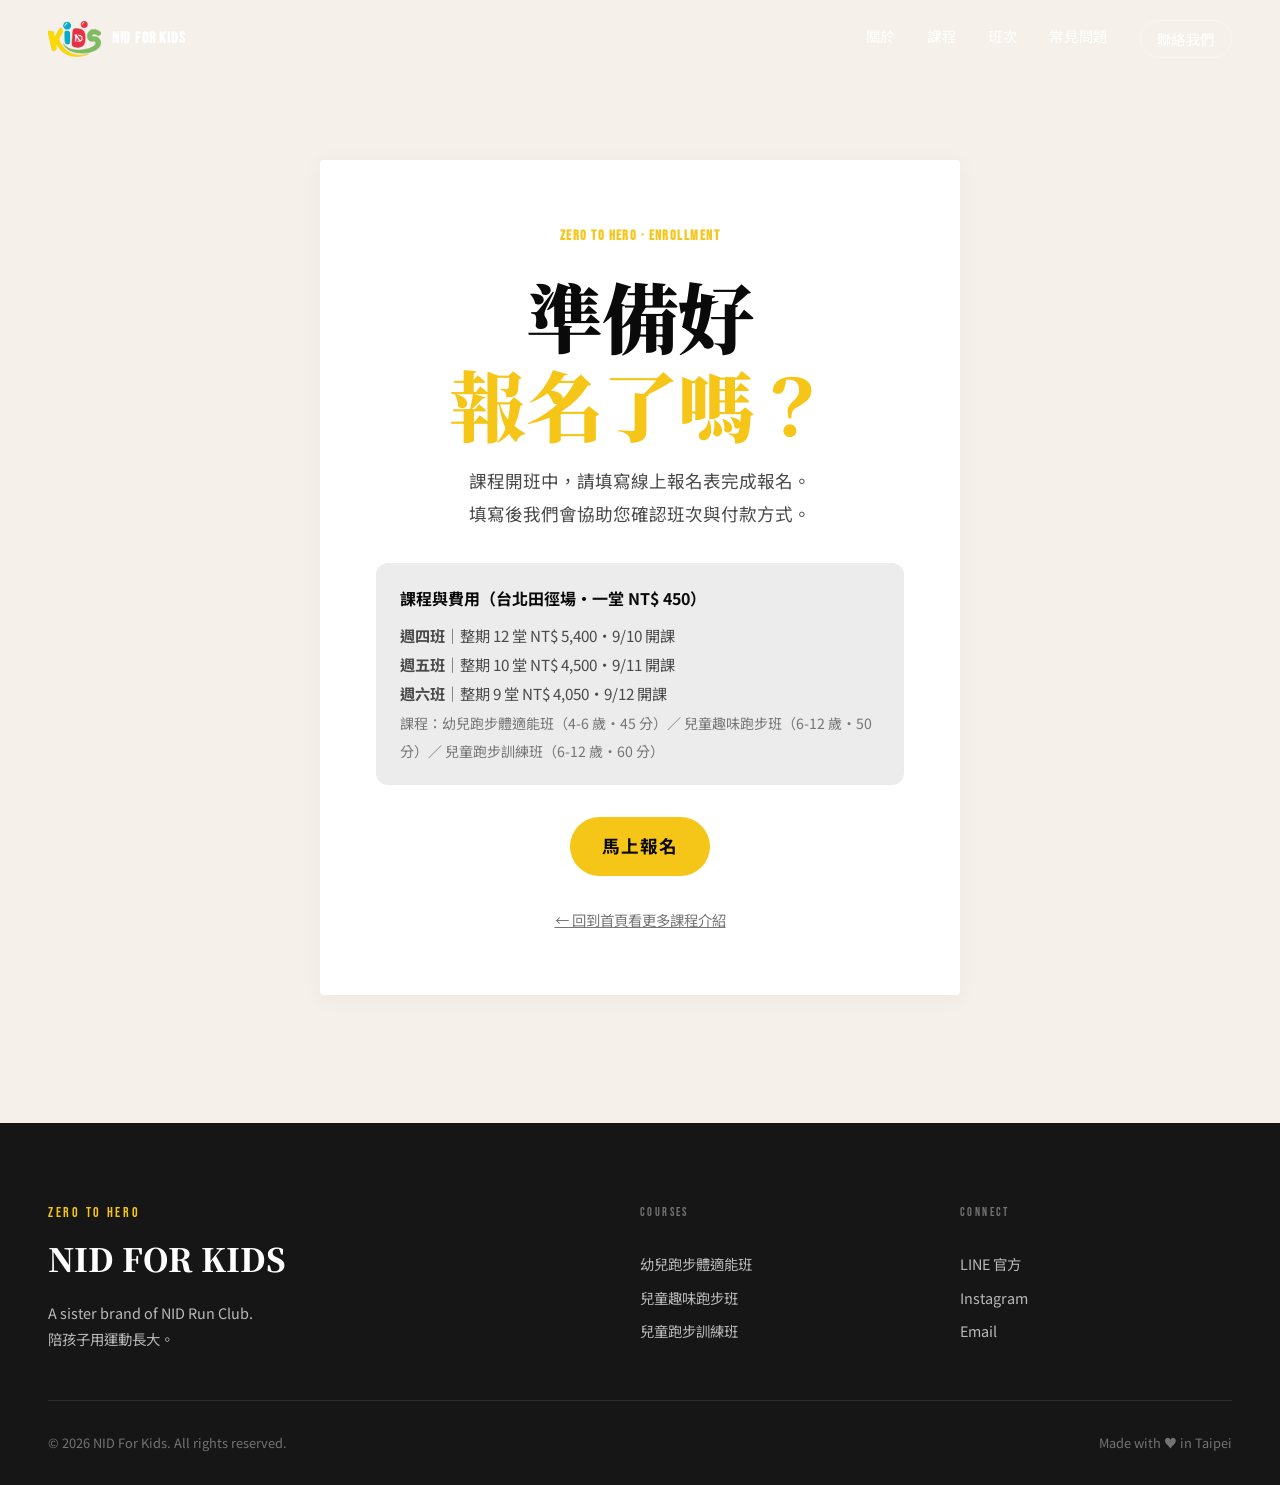
==== commit 938a33ee: "Add files via upload" ====
--- a/enroll.html
+++ b/enroll.html
@@ -43,21 +43,20 @@
           <p class="enroll-eyebrow" style="color:var(--yellow);font-weight:800;letter-spacing:.1em;">ZERO TO HERO · ENROLLMENT</p>
           <h1 class="enroll-title" style="margin:1rem 0;">準備好<br><span class="yellow">報名了嗎？</span></h1>
           <p class="enroll-lead" style="line-height:1.9;color:var(--gray-700);margin-bottom:0.5rem;">
-            課程開班中，隨時可插班上課。<br>
-            報名請直接透過 <strong>LINE 官方帳號</strong> 聯繫小編，<br>
-            我們會協助您確認班次名額、安排孩子加入課程。
+            課程開班中，請填寫線上報名表完成報名。<br>
+            填寫後我們會協助您確認班次與付款方式。
           </p>
           <div style="background:var(--gray-100);border-radius:12px;padding:1.25rem 1.5rem;margin:2rem 0;line-height:1.9;text-align:left;">
-            <p style="font-weight:700;margin-bottom:0.5rem;">課程與費用</p>
+            <p style="font-weight:700;margin-bottom:0.5rem;">課程與費用（台北田徑場・一堂 NT$ 450）</p>
             <p style="color:var(--gray-700);font-size:0.95rem;">
-              幼兒跑步體適能班（4-6 歲）・45 分鐘<br>
-              兒童趣味跑步班（6-12 歲）・50 分鐘<br>
-              兒童跑步訓練班（6-12 歲）・60 分鐘<br>
-              <strong>整期 NT$ 4,050（9 堂・可補課）／ 單堂 NT$ 500（彈性選日）／ 插班請私訊小編</strong>
+              <strong>週四班</strong>｜整期 12 堂 NT$ 5,400・9/10 開課<br>
+              <strong>週五班</strong>｜整期 10 堂 NT$ 4,500・9/11 開課<br>
+              <strong>週六班</strong>｜整期 9 堂 NT$ 4,050・9/12 開課<br>
+              <span style="font-size:0.88rem;color:var(--gray-500);">課程：幼兒跑步體適能班（4-6 歲・45 分）／ 兒童趣味跑步班（6-12 歲・50 分）／ 兒童跑步訓練班（6-12 歲・60 分）</span>
             </p>
           </div>
           <div class="success-actions" style="justify-content:center;">
-            <a href="https://lin.ee/PbnzLWp" target="_blank" rel="noopener" class="btn btn-yellow" style="font-size:1.1rem;">私訊小編・立即報名 →</a>
+            <a href="https://www.surveycake.com/s/YXOoV" target="_blank" rel="noopener" class="btn btn-yellow enroll-cta" style="font-size:1.1rem;">馬上報名</a>
           </div>
           <p style="margin-top:1.5rem;font-size:0.9rem;color:var(--gray-500);">
             <a href="index.html" style="color:var(--gray-500);text-decoration:underline;">← 回到首頁看更多課程介紹</a>
@@ -96,6 +95,5 @@
   </footer>
 
   <script src="script.js"></script>
-  <script src="enroll.js"></script>
 </body>
 </html>
--- a/style.css
+++ b/style.css
@@ -1692,6 +1692,81 @@
   letter-spacing: 0.05em;
 }
 
+/* ===== 學員福利 MEMBER PERKS ===== */
+.perks-strip {
+  margin-top: 4rem;
+  padding-top: 3rem;
+  border-top: 1px solid rgba(255, 255, 255, 0.12);
+  text-align: center;
+}
+
+.perks-list {
+  display: grid;
+  grid-template-columns: repeat(2, 1fr);
+  gap: 1.5rem;
+  max-width: 860px;
+  margin: 1.5rem auto 0;
+}
+
+.perk-card {
+  background: rgba(255, 255, 255, 0.05);
+  border: 1px solid rgba(255, 255, 255, 0.12);
+  border-radius: 16px;
+  padding: 2rem 2rem 1.75rem;
+  text-align: left;
+  transition: background 0.25s ease, border-color 0.25s ease, box-shadow 0.25s ease, transform 0.25s ease;
+}
+
+.perk-card:hover {
+  background: rgba(245, 197, 24, 0.08);
+  border-color: var(--yellow);
+  box-shadow: 0 8px 24px rgba(245, 197, 24, 0.1);
+  transform: translateY(-2px);
+}
+
+.perk-icon {
+  display: inline-block;
+  font-size: 2rem;
+  line-height: 1;
+  margin-bottom: 1rem;
+}
+
+.perk-name {
+  color: var(--white);
+  font-size: 1.3rem;
+  font-family: var(--serif);
+  margin: 0 0 0.6rem;
+}
+
+.perk-desc {
+  color: rgba(255, 255, 255, 0.72);
+  font-size: 0.95rem;
+  line-height: 1.8;
+  margin: 0 0 1rem;
+}
+
+.perk-tag {
+  display: inline-block;
+  font-family: var(--mono);
+  font-size: 0.78rem;
+  letter-spacing: 0.05em;
+  color: var(--black);
+  background: var(--yellow);
+  padding: 0.3rem 0.75rem;
+  border-radius: 999px;
+  font-weight: 700;
+}
+
+@media (max-width: 720px) {
+  .perks-list {
+    grid-template-columns: 1fr;
+    gap: 1rem;
+  }
+  .perk-card {
+    padding: 1.6rem 1.5rem;
+  }
+}
+
 /* Mobile */
 @media (max-width: 720px) {
   .schedule-period {
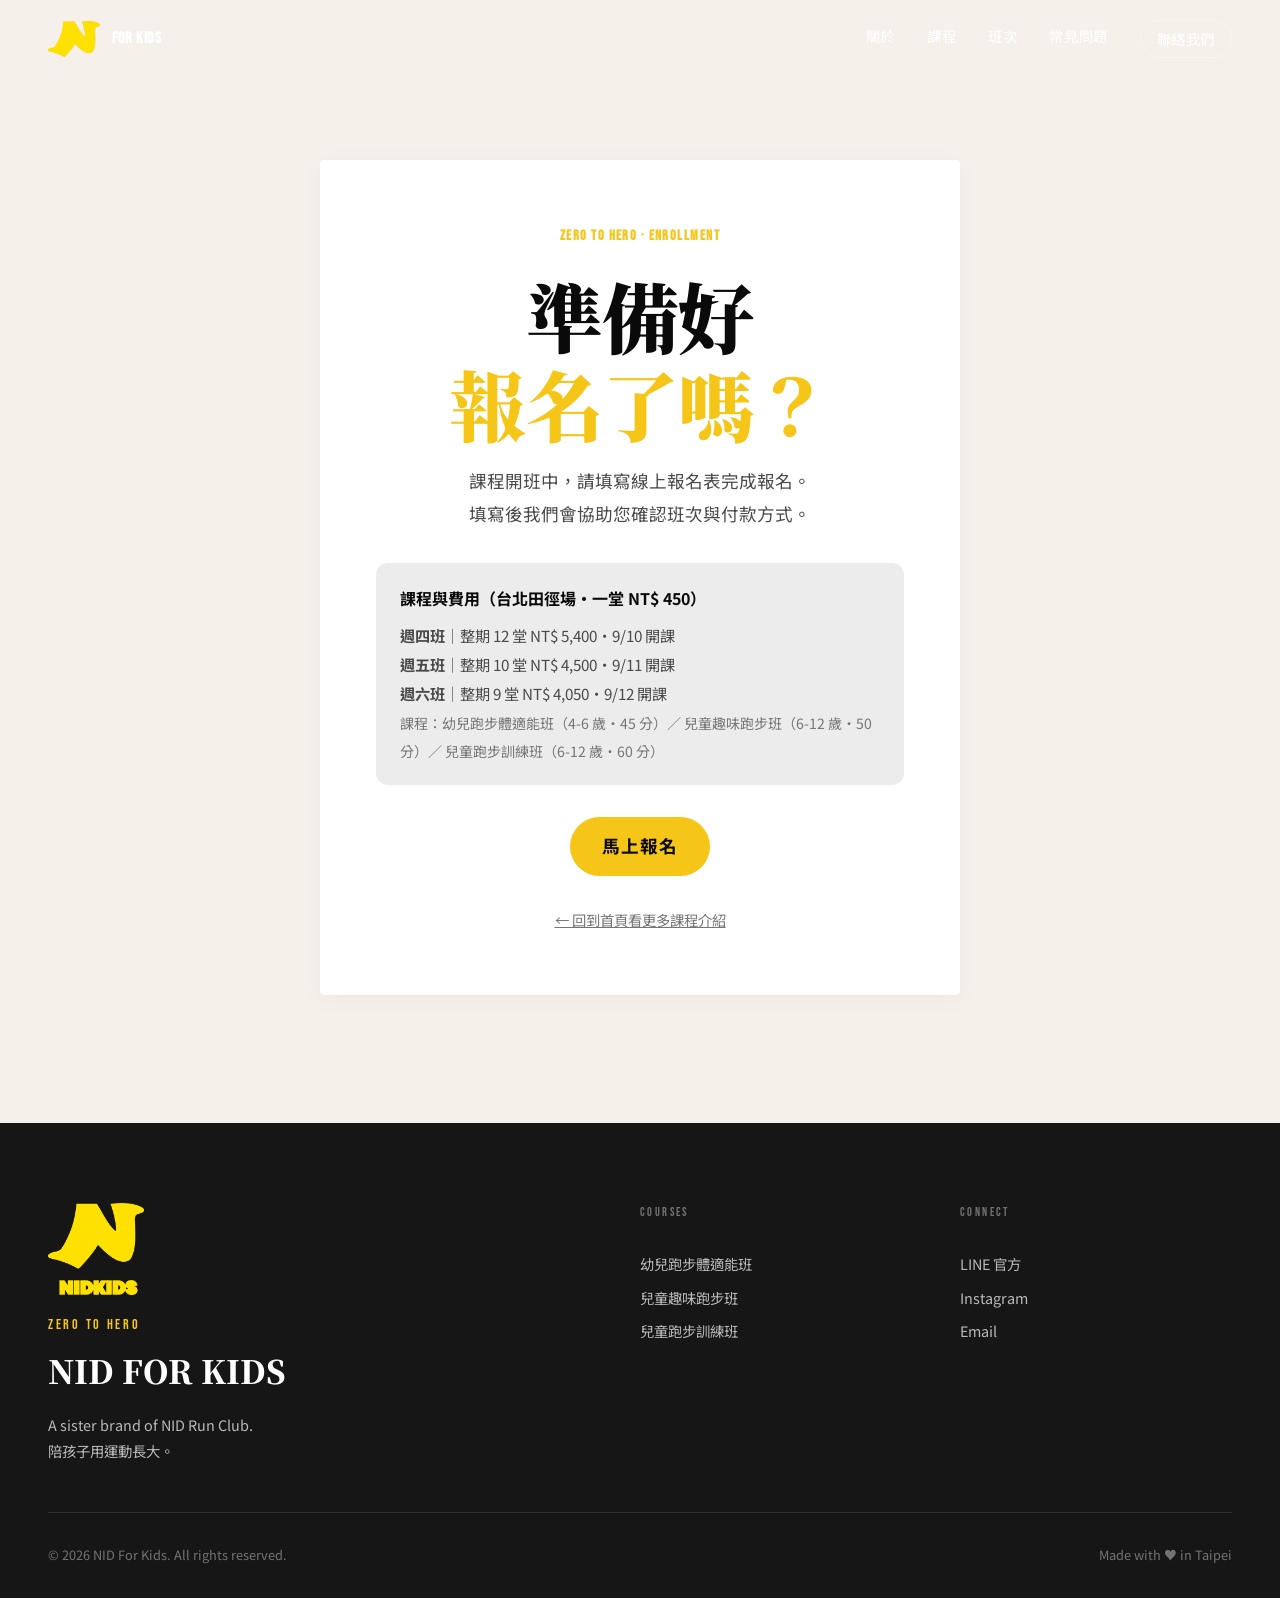
==== commit 5eeb0043: "Add files via upload" ====
--- a/enroll.html
+++ b/enroll.html
@@ -5,6 +5,12 @@
   <meta name="viewport" content="width=device-width, initial-scale=1.0">
   <meta name="description" content="NID For Kids 填寫報名表｜兒童體適能與跑步課程報名。">
   <title>填寫報名表｜NID For Kids</title>
+  <!-- Favicon -->
+  <link rel="icon" href="assets/favicon.ico" sizes="any">
+  <link rel="icon" type="image/png" sizes="32x32" href="assets/favicon-32.png">
+  <link rel="icon" type="image/png" sizes="16x16" href="assets/favicon-16.png">
+  <link rel="apple-touch-icon" href="assets/apple-touch-icon.png">
+
 
   <link rel="preconnect" href="https://fonts.googleapis.com">
   <link rel="preconnect" href="https://fonts.gstatic.com" crossorigin>
@@ -19,8 +25,8 @@
   <nav class="nav">
     <div class="nav-inner">
       <a href="index.html" class="nav-logo">
-        <img src="assets/logo-nav-kids-only.png" alt="NID For Kids" class="nav-logo-img" loading="lazy">
-        <span class="nav-name">NID For Kids</span>
+        <img src="assets/logo-nid-icon.png" alt="NID For Kids" class="nav-logo-img" loading="lazy">
+        <span class="nav-name">For Kids</span>
       </a>
       <div class="nav-links">
         <a href="index.html#about">關於</a>
@@ -70,6 +76,7 @@
     <div class="container">
       <div class="footer-grid">
         <div class="footer-brand">
+          <img class="footer-logo-img" src="assets/logo-nid-full.png" alt="NID KIDS" loading="lazy">
           <p class="footer-tagline">ZERO TO HERO</p>
           <p class="footer-name">NID FOR KIDS</p>
           <p class="footer-desc">A sister brand of NID Run Club.<br>陪孩子用運動長大。</p>
--- a/style.css
+++ b/style.css
@@ -1076,6 +1076,19 @@
   font-size: 0.9rem;
 }
 
+.footer-logo-img {
+  display: block;
+  width: 96px;
+  height: auto;
+  margin-bottom: 1.25rem;
+}
+
+@media (max-width: 720px) {
+  .footer-logo-img {
+    width: 80px;
+  }
+}
+
 .footer-grid {
   display: grid;
   grid-template-columns: 2fr 1fr 1fr;
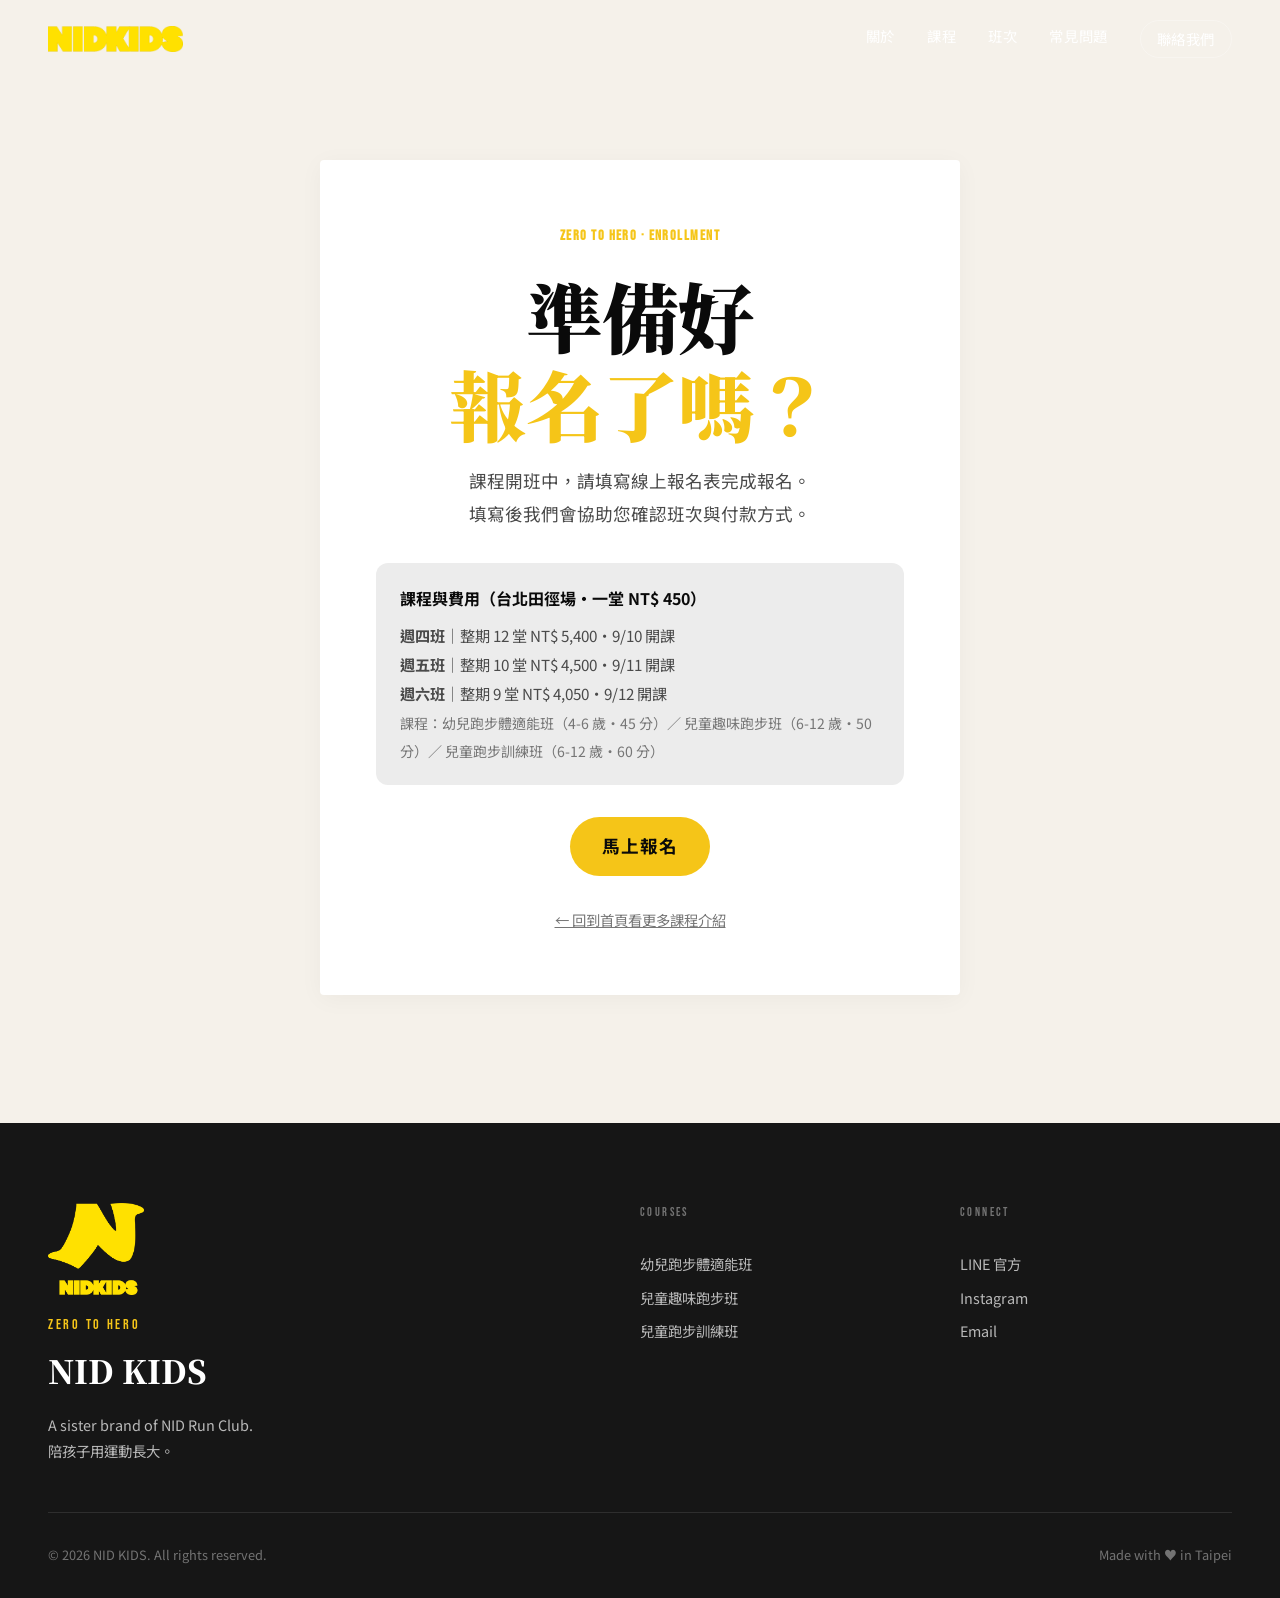
==== commit 46e0b024: "Add files via upload" ====
--- a/enroll.html
+++ b/enroll.html
@@ -3,8 +3,8 @@
 <head>
   <meta charset="UTF-8">
   <meta name="viewport" content="width=device-width, initial-scale=1.0">
-  <meta name="description" content="NID For Kids 填寫報名表｜兒童體適能與跑步課程報名。">
-  <title>填寫報名表｜NID For Kids</title>
+  <meta name="description" content="NID KIDS 填寫報名表｜兒童體適能與跑步課程報名。">
+  <title>填寫報名表｜NID KIDS</title>
   <!-- Favicon -->
   <link rel="icon" href="assets/favicon.ico" sizes="any">
   <link rel="icon" type="image/png" sizes="32x32" href="assets/favicon-32.png">
@@ -25,8 +25,7 @@
   <nav class="nav">
     <div class="nav-inner">
       <a href="index.html" class="nav-logo">
-        <img src="assets/logo-nid-icon.png" alt="NID For Kids" class="nav-logo-img" loading="lazy">
-        <span class="nav-name">For Kids</span>
+        <img src="assets/logo-nid-wordmark.png" alt="NID KIDS" class="nav-logo-img" loading="lazy">
       </a>
       <div class="nav-links">
         <a href="index.html#about">關於</a>
@@ -78,7 +77,7 @@
         <div class="footer-brand">
           <img class="footer-logo-img" src="assets/logo-nid-full.png" alt="NID KIDS" loading="lazy">
           <p class="footer-tagline">ZERO TO HERO</p>
-          <p class="footer-name">NID FOR KIDS</p>
+          <p class="footer-name">NID KIDS</p>
           <p class="footer-desc">A sister brand of NID Run Club.<br>陪孩子用運動長大。</p>
         </div>
         <div class="footer-links">
@@ -95,7 +94,7 @@
         </div>
       </div>
       <div class="footer-bottom">
-        <span>© 2026 NID For Kids. All rights reserved.</span>
+        <span>© 2026 NID KIDS. All rights reserved.</span>
         <span>Made with ♥ in Taipei</span>
       </div>
     </div>
--- a/style.css
+++ b/style.css
@@ -115,7 +115,7 @@
 }
 
 .nav-logo-img {
-  height: 36px;
+  height: 26px;
   width: auto;
   display: block;
 }
@@ -1715,9 +1715,9 @@
 
 .perks-list {
   display: grid;
-  grid-template-columns: repeat(2, 1fr);
+  grid-template-columns: repeat(3, 1fr);
   gap: 1.5rem;
-  max-width: 860px;
+  max-width: 1040px;
   margin: 1.5rem auto 0;
 }
 
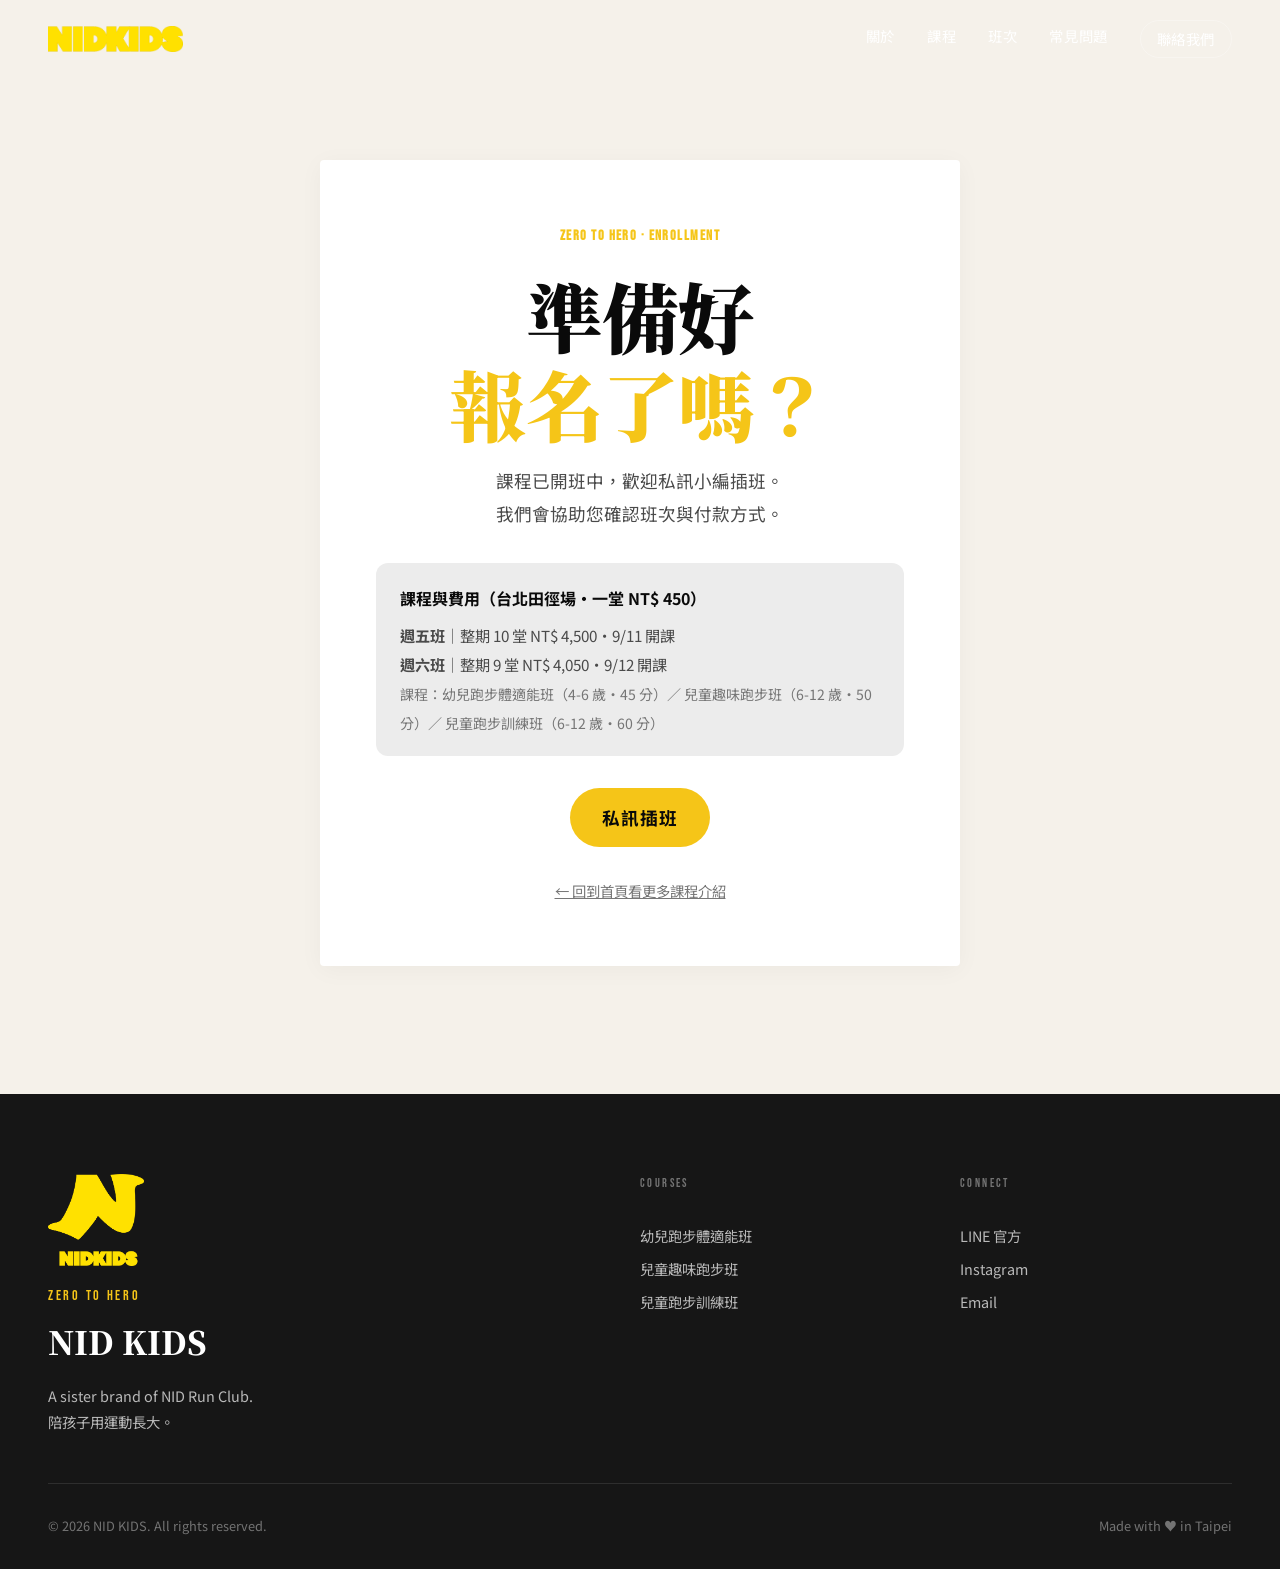
==== commit 3eacd4b9: "Add files via upload" ====
--- a/enroll.html
+++ b/enroll.html
@@ -48,20 +48,19 @@
           <p class="enroll-eyebrow" style="color:var(--yellow);font-weight:800;letter-spacing:.1em;">ZERO TO HERO · ENROLLMENT</p>
           <h1 class="enroll-title" style="margin:1rem 0;">準備好<br><span class="yellow">報名了嗎？</span></h1>
           <p class="enroll-lead" style="line-height:1.9;color:var(--gray-700);margin-bottom:0.5rem;">
-            課程開班中，請填寫線上報名表完成報名。<br>
-            填寫後我們會協助您確認班次與付款方式。
+            課程已開班中，歡迎私訊小編插班。<br>
+            我們會協助您確認班次與付款方式。
           </p>
           <div style="background:var(--gray-100);border-radius:12px;padding:1.25rem 1.5rem;margin:2rem 0;line-height:1.9;text-align:left;">
             <p style="font-weight:700;margin-bottom:0.5rem;">課程與費用（台北田徑場・一堂 NT$ 450）</p>
             <p style="color:var(--gray-700);font-size:0.95rem;">
-              <strong>週四班</strong>｜整期 12 堂 NT$ 5,400・9/10 開課<br>
               <strong>週五班</strong>｜整期 10 堂 NT$ 4,500・9/11 開課<br>
               <strong>週六班</strong>｜整期 9 堂 NT$ 4,050・9/12 開課<br>
               <span style="font-size:0.88rem;color:var(--gray-500);">課程：幼兒跑步體適能班（4-6 歲・45 分）／ 兒童趣味跑步班（6-12 歲・50 分）／ 兒童跑步訓練班（6-12 歲・60 分）</span>
             </p>
           </div>
           <div class="success-actions" style="justify-content:center;">
-            <a href="https://www.surveycake.com/s/YXOoV" target="_blank" rel="noopener" class="btn btn-yellow enroll-cta" style="font-size:1.1rem;">馬上報名</a>
+            <a href="https://lin.ee/PbnzLWp" target="_blank" rel="noopener" class="btn btn-yellow enroll-cta" style="font-size:1.1rem;">私訊插班</a>
           </div>
           <p style="margin-top:1.5rem;font-size:0.9rem;color:var(--gray-500);">
             <a href="index.html" style="color:var(--gray-500);text-decoration:underline;">← 回到首頁看更多課程介紹</a>
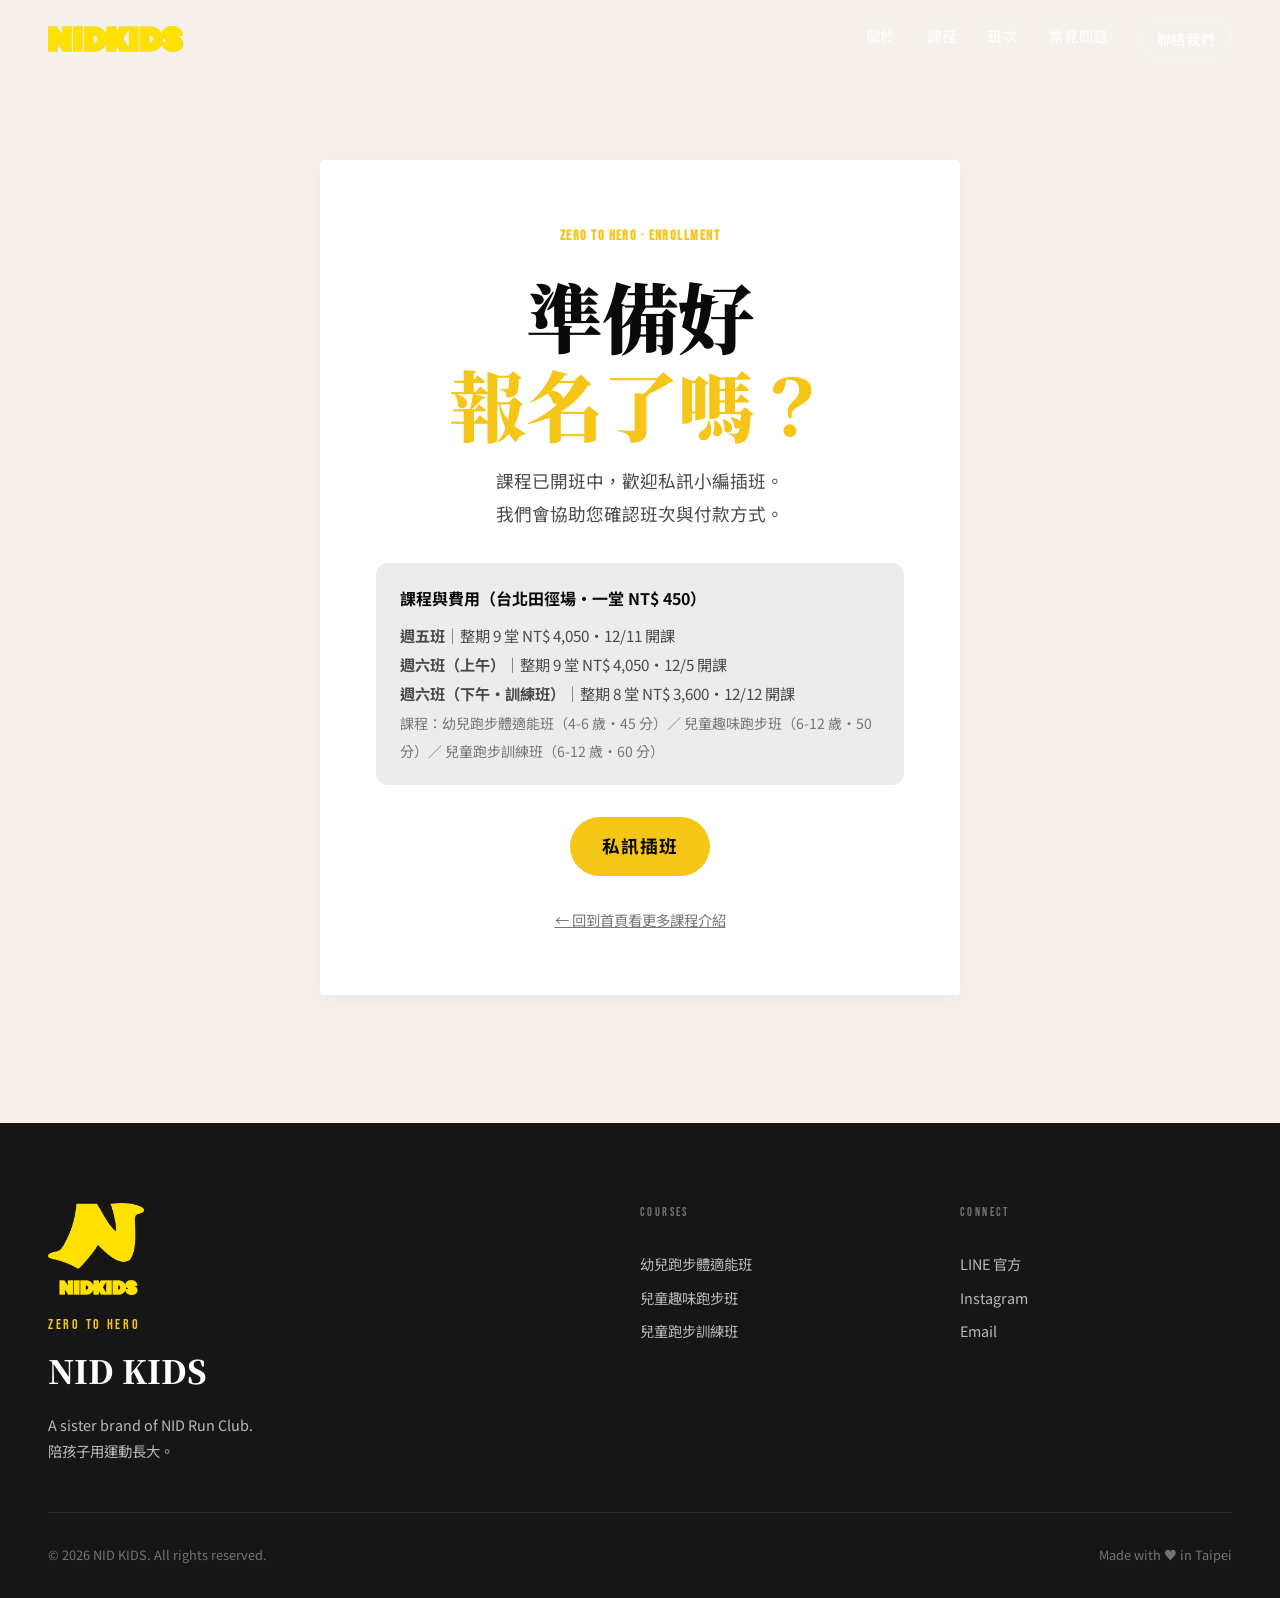
==== commit 427646dd: "Add files via upload" ====
--- a/enroll.html
+++ b/enroll.html
@@ -54,8 +54,9 @@
           <div style="background:var(--gray-100);border-radius:12px;padding:1.25rem 1.5rem;margin:2rem 0;line-height:1.9;text-align:left;">
             <p style="font-weight:700;margin-bottom:0.5rem;">課程與費用（台北田徑場・一堂 NT$ 450）</p>
             <p style="color:var(--gray-700);font-size:0.95rem;">
-              <strong>週五班</strong>｜整期 10 堂 NT$ 4,500・9/11 開課<br>
-              <strong>週六班</strong>｜整期 9 堂 NT$ 4,050・9/12 開課<br>
+              <strong>週五班</strong>｜整期 9 堂 NT$ 4,050・12/11 開課<br>
+              <strong>週六班（上午）</strong>｜整期 9 堂 NT$ 4,050・12/5 開課<br>
+              <strong>週六班（下午・訓練班）</strong>｜整期 8 堂 NT$ 3,600・12/12 開課<br>
               <span style="font-size:0.88rem;color:var(--gray-500);">課程：幼兒跑步體適能班（4-6 歲・45 分）／ 兒童趣味跑步班（6-12 歲・50 分）／ 兒童跑步訓練班（6-12 歲・60 分）</span>
             </p>
           </div>
@@ -99,6 +100,6 @@
     </div>
   </footer>
 
-  <script src="script.js"></script>
+  <script src="script.js?v=20260914b"></script>
 </body>
 </html>
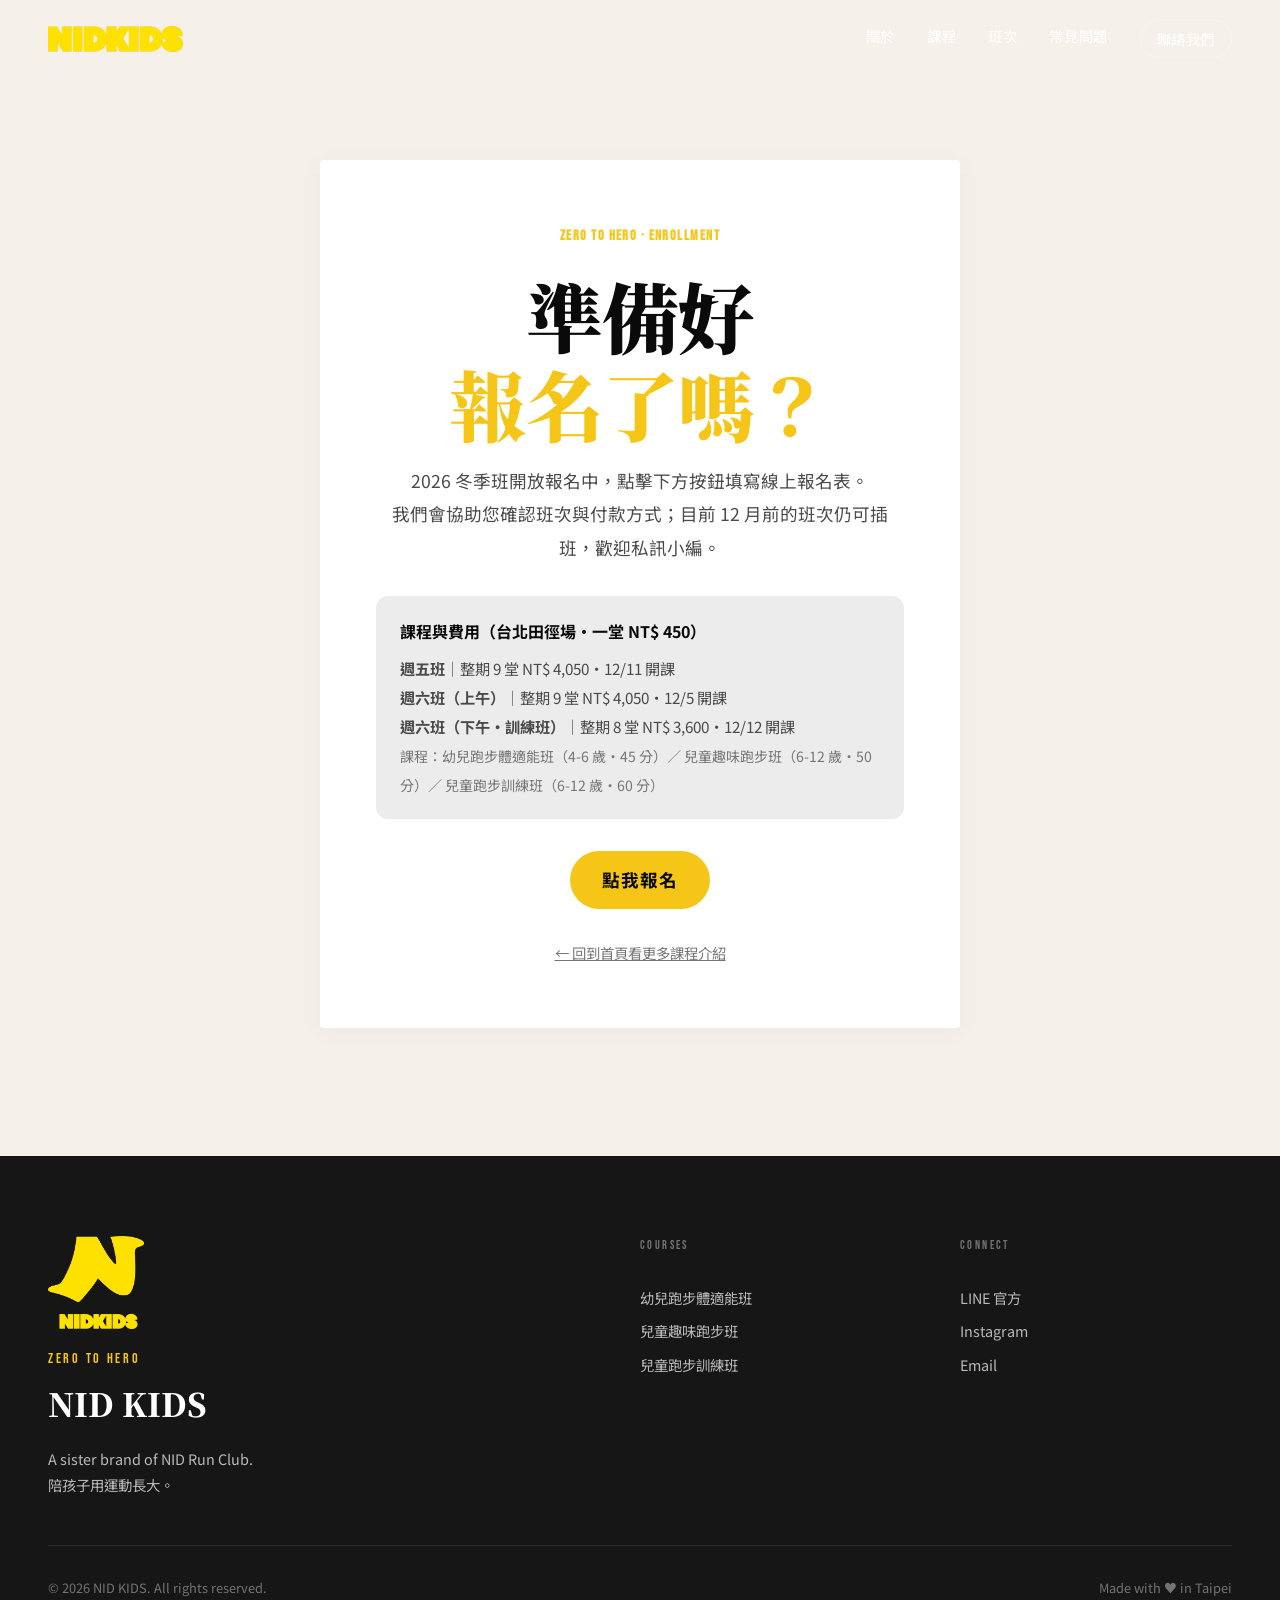
==== commit e074ce78: "Add files via upload" ====
--- a/enroll.html
+++ b/enroll.html
@@ -48,8 +48,8 @@
           <p class="enroll-eyebrow" style="color:var(--yellow);font-weight:800;letter-spacing:.1em;">ZERO TO HERO · ENROLLMENT</p>
           <h1 class="enroll-title" style="margin:1rem 0;">準備好<br><span class="yellow">報名了嗎？</span></h1>
           <p class="enroll-lead" style="line-height:1.9;color:var(--gray-700);margin-bottom:0.5rem;">
-            課程已開班中，歡迎私訊小編插班。<br>
-            我們會協助您確認班次與付款方式。
+            2026 冬季班開放報名中，點擊下方按鈕填寫線上報名表。<br>
+            我們會協助您確認班次與付款方式；目前 12 月前的班次仍可插班，歡迎私訊小編。
           </p>
           <div style="background:var(--gray-100);border-radius:12px;padding:1.25rem 1.5rem;margin:2rem 0;line-height:1.9;text-align:left;">
             <p style="font-weight:700;margin-bottom:0.5rem;">課程與費用（台北田徑場・一堂 NT$ 450）</p>
@@ -61,7 +61,7 @@
             </p>
           </div>
           <div class="success-actions" style="justify-content:center;">
-            <a href="https://lin.ee/PbnzLWp" target="_blank" rel="noopener" class="btn btn-yellow enroll-cta" style="font-size:1.1rem;">私訊插班</a>
+            <a href="https://www.surveycake.com/s/RLa8x" target="_blank" rel="noopener" class="btn btn-yellow enroll-cta" style="font-size:1.1rem;">點我報名</a>
           </div>
           <p style="margin-top:1.5rem;font-size:0.9rem;color:var(--gray-500);">
             <a href="index.html" style="color:var(--gray-500);text-decoration:underline;">← 回到首頁看更多課程介紹</a>
